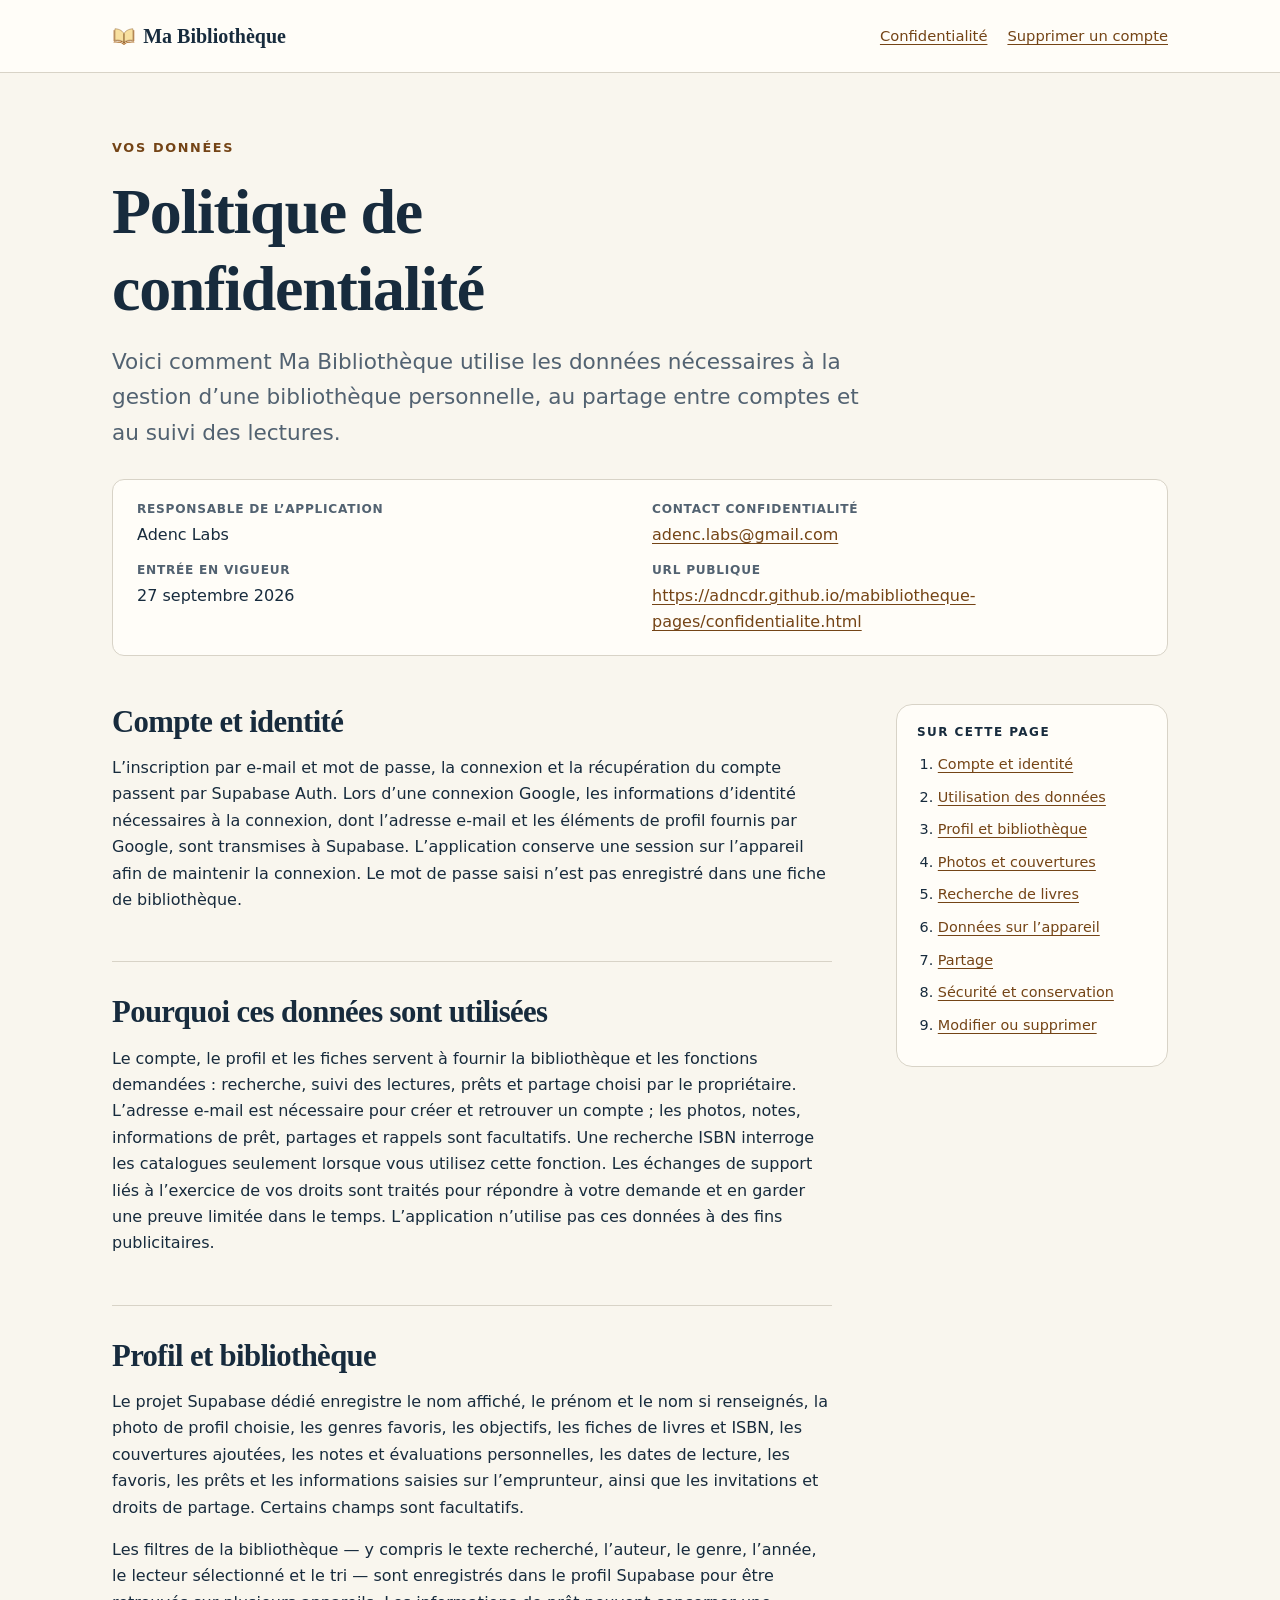
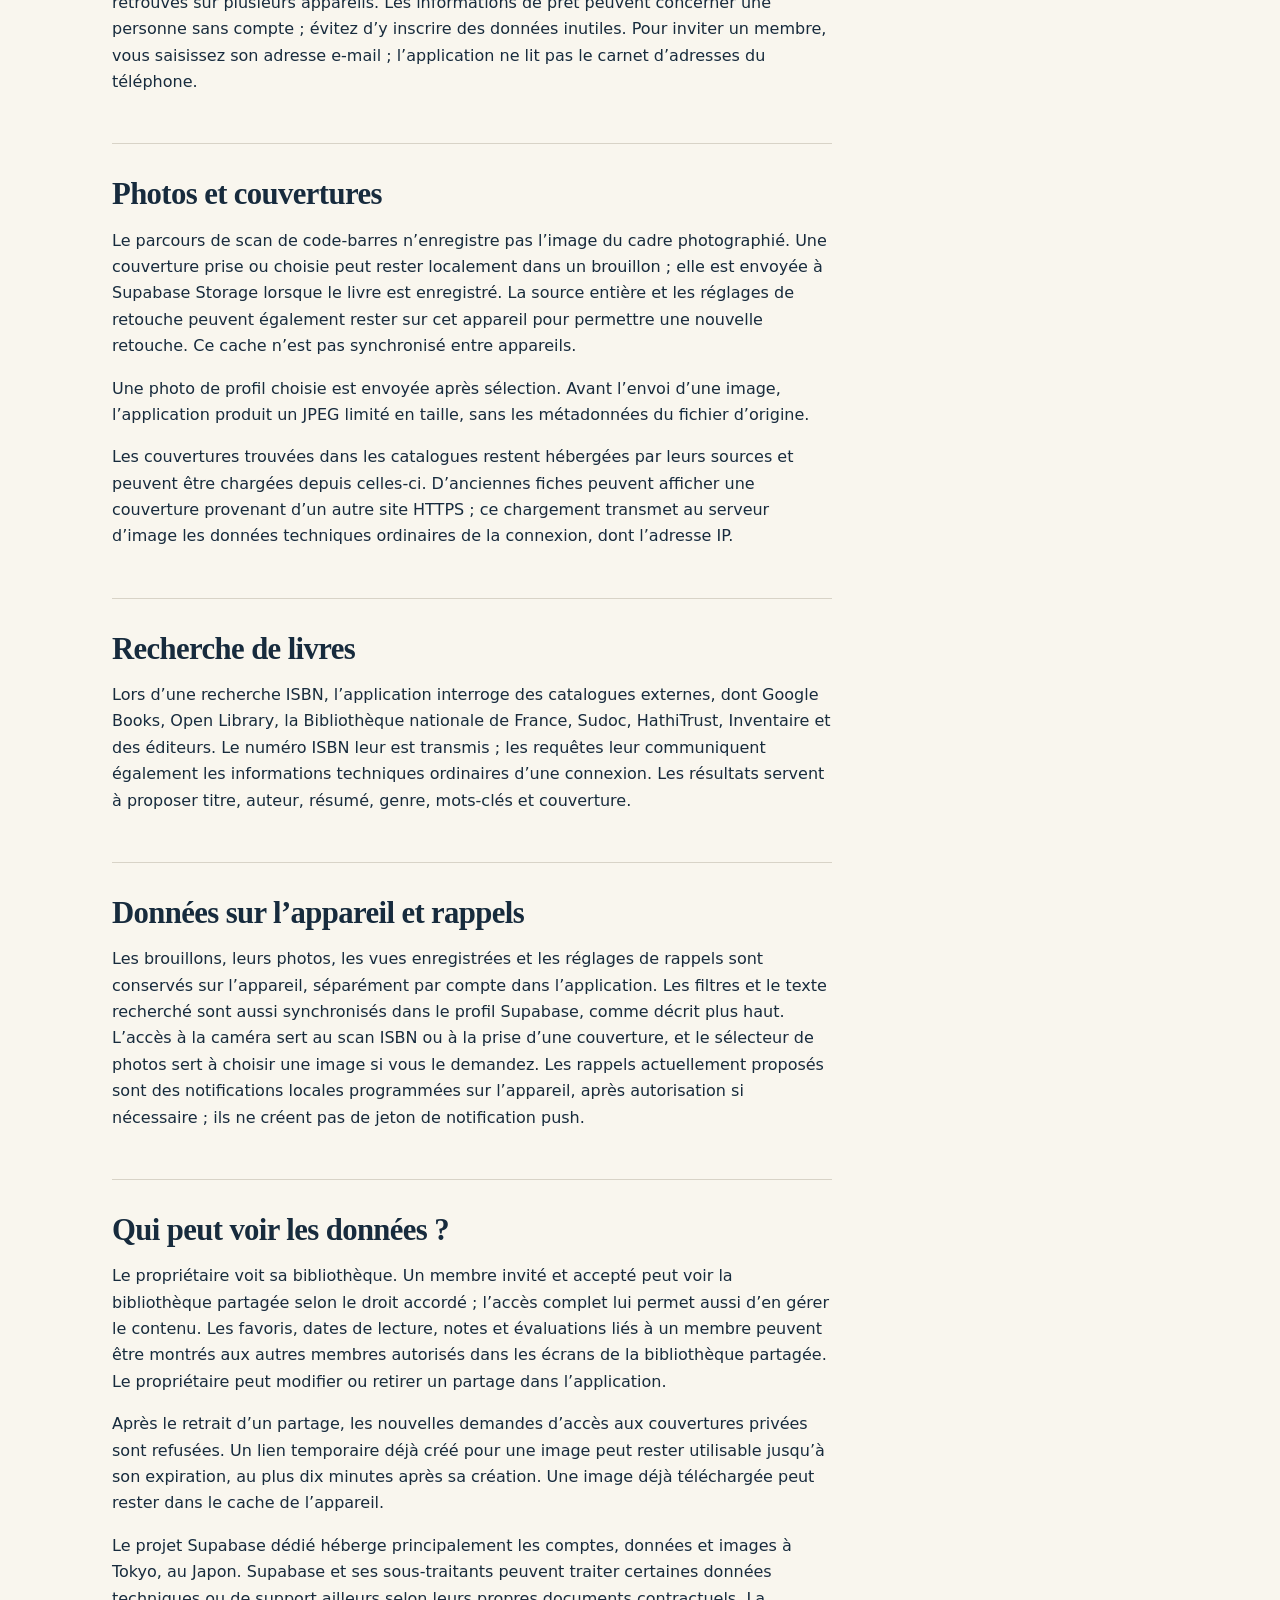
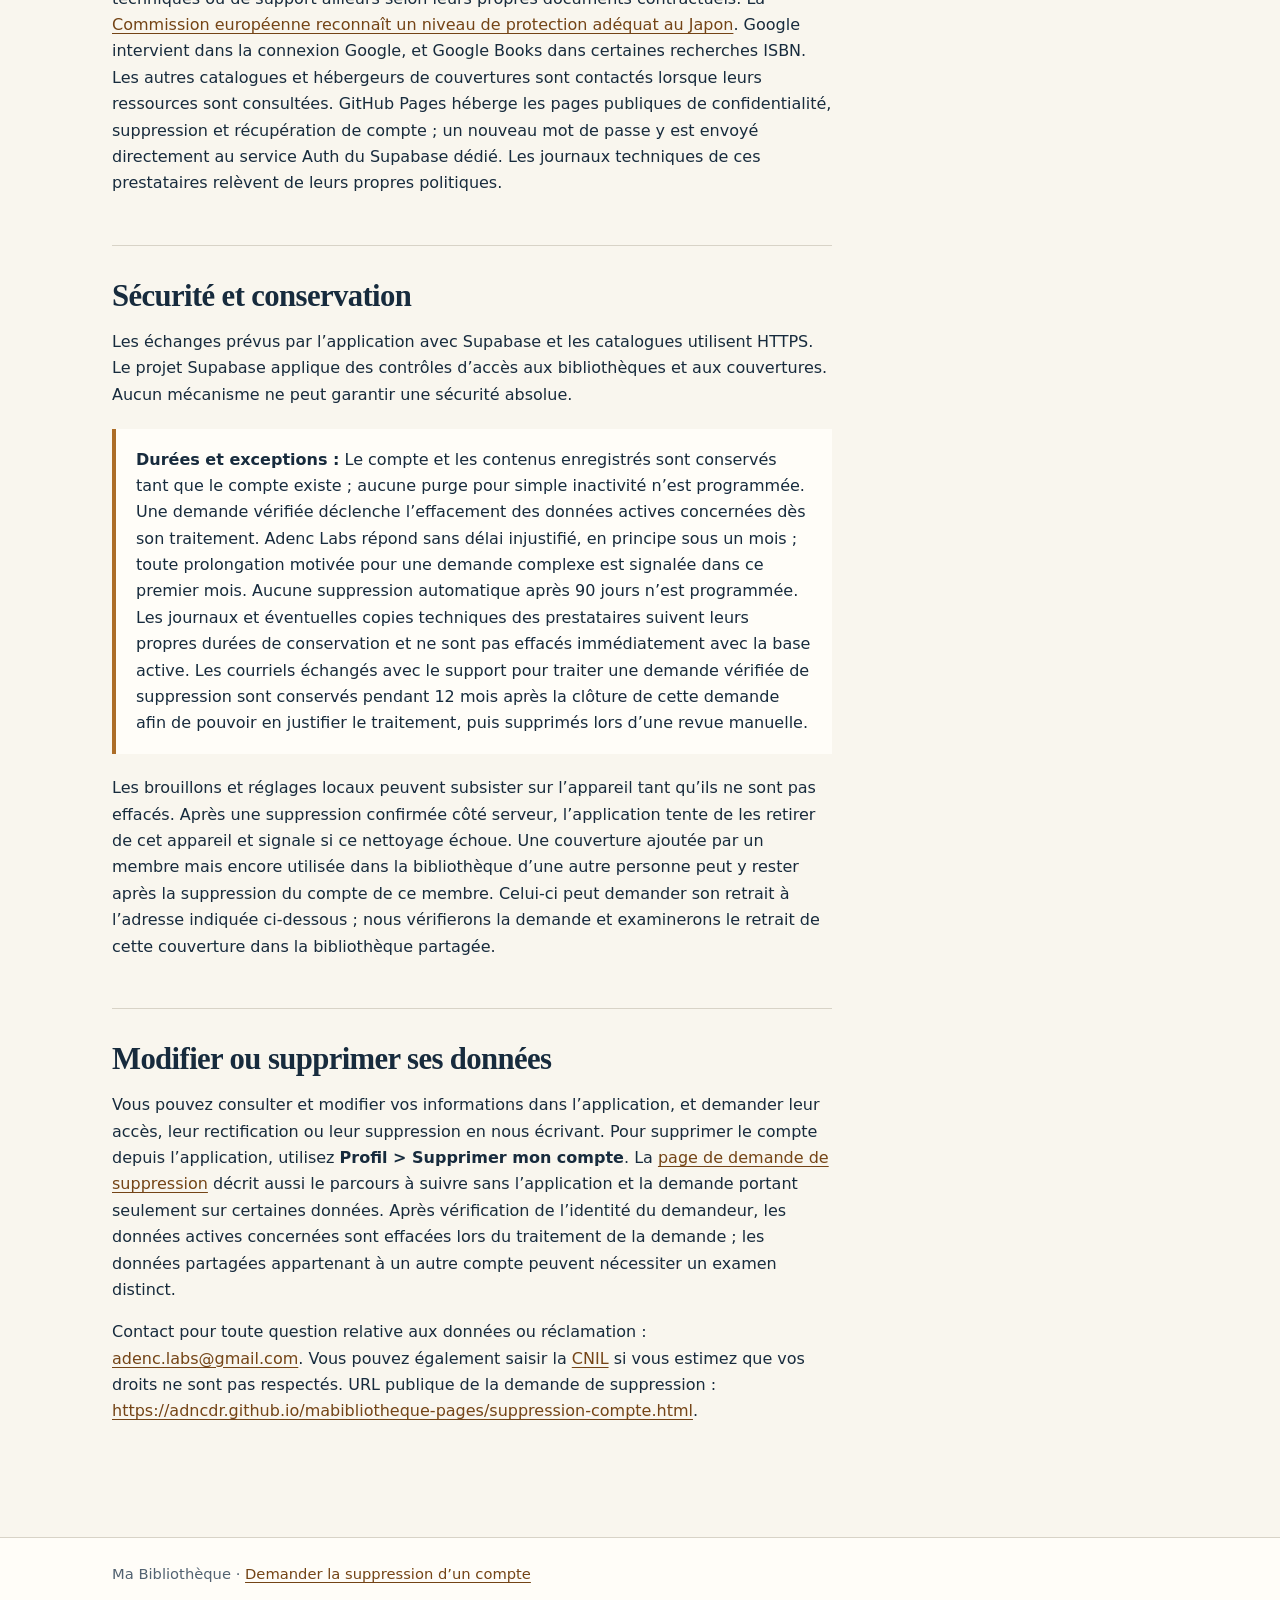
==== confidentialite.html @ 09940009 "Publish privacy policy for Ma Bibliothèque" ====
<!doctype html>
<html lang="fr">
<head>
  <meta charset="utf-8">
  <meta name="viewport" content="width=device-width, initial-scale=1">
  <meta name="referrer" content="no-referrer">
  <link rel="canonical" href="https://adncdr.github.io/mabibliotheque-pages/confidentialite.html">
  <meta name="description" content="Politique de confidentialité de Ma Bibliothèque : données de compte, bibliothèque, images, partage et suppression.">
  <title>Politique de confidentialité — Ma Bibliothèque</title>
  <link rel="stylesheet" href="style.css">
</head>
<body>
  <a class="skip" href="#contenu">Aller au contenu</a>
  <header class="site-header"><div class="header-inner">
    <a class="brand" href="confidentialite.html"><svg class="brand-mark" viewBox="0 0 44 44" aria-hidden="true" focusable="false"><path d="M3.9 12v19.6c8.1-1.6 14.7-.8 18 3.4 3.3-4.2 9.9-5 18-3.4V12" fill="none" stroke="currentColor" stroke-width="1.8" stroke-linecap="round"/><path d="M2.8 33.7c8.2-1.3 15.6-1.5 19.1 2.4 3.5-3.9 10.9-3.7 19.1-2.4V35c-8.3-.9-14.6-.9-17 2-1.3 1.5-2.9 1.5-4.2 0-2.4-2.9-8.7-2.9-17-2z" fill="currentColor"/><path d="M21.9 17.6C17.9 10.4 10 8.8 5.4 8.8v21.1c7.5-1.1 13.4.2 16.5 4.2zM21.9 17.6c4-7.2 12.8-8.8 16.4-8.8v21.1c-7.4-1.1-12.9.2-16.4 4.2z" fill="#f8e0a0" stroke="#744416" stroke-width=".75"/><path d="M21.9 17.6v16.5" stroke="#744416" stroke-width=".65"/></svg>Ma Bibliothèque</a>
    <nav class="header-nav" aria-label="Pages d’information"><a aria-current="page" href="confidentialite.html">Confidentialité</a><a href="suppression-compte.html">Supprimer un compte</a></nav>
  </div></header>
  <main class="wrap" id="contenu">
    <p class="eyebrow">Vos données</p>
    <h1>Politique de confidentialité</h1>
    <p class="lead">Voici comment Ma Bibliothèque utilise les données nécessaires à la gestion d’une bibliothèque personnelle, au partage entre comptes et au suivi des lectures.</p>
    <dl class="meta">
      <div><dt>Responsable de l’application</dt><dd>Adenc Labs</dd></div>
      <div><dt>Contact confidentialité</dt><dd><a href="mailto:adenc.labs@gmail.com">adenc.labs@gmail.com</a></dd></div>
      <div><dt>Entrée en vigueur</dt><dd>27 septembre 2026</dd></div>
      <div><dt>URL publique</dt><dd><a href="https://adncdr.github.io/mabibliotheque-pages/confidentialite.html">https://adncdr.github.io/mabibliotheque-pages/confidentialite.html</a></dd></div>
    </dl>
    <div class="page-grid">
      <article class="article">
        <section id="compte"><h2>Compte et identité</h2>
          <p>L’inscription par e-mail et mot de passe, la connexion et la récupération du compte passent par Supabase Auth. Lors d’une connexion Google, les informations d’identité nécessaires à la connexion, dont l’adresse e-mail et les éléments de profil fournis par Google, sont transmises à Supabase. L’application conserve une session sur l’appareil afin de maintenir la connexion. Le mot de passe saisi n’est pas enregistré dans une fiche de bibliothèque.</p>
        </section>
        <section id="finalites"><h2>Pourquoi ces données sont utilisées</h2>
          <p>Le compte, le profil et les fiches servent à fournir la bibliothèque et les fonctions demandées : recherche, suivi des lectures, prêts et partage choisi par le propriétaire. L’adresse e-mail est nécessaire pour créer et retrouver un compte ; les photos, notes, informations de prêt, partages et rappels sont facultatifs. Une recherche ISBN interroge les catalogues seulement lorsque vous utilisez cette fonction. Les échanges de support liés à l’exercice de vos droits sont traités pour répondre à votre demande et en garder une preuve limitée dans le temps. L’application n’utilise pas ces données à des fins publicitaires.</p>
        </section>
        <section id="bibliotheque"><h2>Profil et bibliothèque</h2>
          <p>Le projet Supabase dédié enregistre le nom affiché, le prénom et le nom si renseignés, la photo de profil choisie, les genres favoris, les objectifs, les fiches de livres et ISBN, les couvertures ajoutées, les notes et évaluations personnelles, les dates de lecture, les favoris, les prêts et les informations saisies sur l’emprunteur, ainsi que les invitations et droits de partage. Certains champs sont facultatifs.</p>
          <p>Les filtres de la bibliothèque — y compris le texte recherché, l’auteur, le genre, l’année, le lecteur sélectionné et le tri — sont enregistrés dans le profil Supabase pour être retrouvés sur plusieurs appareils. Les informations de prêt peuvent concerner une personne sans compte ; évitez d’y inscrire des données inutiles. Pour inviter un membre, vous saisissez son adresse e-mail ; l’application ne lit pas le carnet d’adresses du téléphone.</p>
        </section>
        <section id="images"><h2>Photos et couvertures</h2>
          <p>Le parcours de scan de code-barres n’enregistre pas l’image du cadre photographié. Une couverture prise ou choisie peut rester localement dans un brouillon ; elle est envoyée à Supabase Storage lorsque le livre est enregistré. La source entière et les réglages de retouche peuvent également rester sur cet appareil pour permettre une nouvelle retouche. Ce cache n’est pas synchronisé entre appareils.</p>
          <p>Une photo de profil choisie est envoyée après sélection. Avant l’envoi d’une image, l’application produit un JPEG limité en taille, sans les métadonnées du fichier d’origine.</p>
          <p>Les couvertures trouvées dans les catalogues restent hébergées par leurs sources et peuvent être chargées depuis celles-ci. D’anciennes fiches peuvent afficher une couverture provenant d’un autre site HTTPS ; ce chargement transmet au serveur d’image les données techniques ordinaires de la connexion, dont l’adresse IP.</p>
        </section>
        <section id="recherche"><h2>Recherche de livres</h2>
          <p>Lors d’une recherche ISBN, l’application interroge des catalogues externes, dont Google Books, Open Library, la Bibliothèque nationale de France, Sudoc, HathiTrust, Inventaire et des éditeurs. Le numéro ISBN leur est transmis ; les requêtes leur communiquent également les informations techniques ordinaires d’une connexion. Les résultats servent à proposer titre, auteur, résumé, genre, mots-clés et couverture.</p>
        </section>
        <section id="local"><h2>Données sur l’appareil et rappels</h2>
          <p>Les brouillons, leurs photos, les vues enregistrées et les réglages de rappels sont conservés sur l’appareil, séparément par compte dans l’application. Les filtres et le texte recherché sont aussi synchronisés dans le profil Supabase, comme décrit plus haut. L’accès à la caméra sert au scan ISBN ou à la prise d’une couverture, et le sélecteur de photos sert à choisir une image si vous le demandez. Les rappels actuellement proposés sont des notifications locales programmées sur l’appareil, après autorisation si nécessaire ; ils ne créent pas de jeton de notification push.</p>
        </section>
        <section id="partage"><h2>Qui peut voir les données ?</h2>
          <p>Le propriétaire voit sa bibliothèque. Un membre invité et accepté peut voir la bibliothèque partagée selon le droit accordé ; l’accès complet lui permet aussi d’en gérer le contenu. Les favoris, dates de lecture, notes et évaluations liés à un membre peuvent être montrés aux autres membres autorisés dans les écrans de la bibliothèque partagée. Le propriétaire peut modifier ou retirer un partage dans l’application.</p>
          <p>Après le retrait d’un partage, les nouvelles demandes d’accès aux couvertures privées sont refusées. Un lien temporaire déjà créé pour une image peut rester utilisable jusqu’à son expiration, au plus dix minutes après sa création. Une image déjà téléchargée peut rester dans le cache de l’appareil.</p>
          <p>Le projet Supabase dédié héberge principalement les comptes, données et images à Tokyo, au Japon. Supabase et ses sous-traitants peuvent traiter certaines données techniques ou de support ailleurs selon leurs propres documents contractuels. La <a href="https://commission.europa.eu/law/law-topic/data-protection/international-dimension-data-protection/adequacy-decisions_en">Commission européenne reconnaît un niveau de protection adéquat au Japon</a>. Google intervient dans la connexion Google, et Google Books dans certaines recherches ISBN. Les autres catalogues et hébergeurs de couvertures sont contactés lorsque leurs ressources sont consultées. GitHub Pages héberge les pages publiques de confidentialité, suppression et récupération de compte ; un nouveau mot de passe y est envoyé directement au service Auth du Supabase dédié. Les journaux techniques de ces prestataires relèvent de leurs propres politiques.</p>
        </section>
        <section id="securite"><h2>Sécurité et conservation</h2>
          <p>Les échanges prévus par l’application avec Supabase et les catalogues utilisent HTTPS. Le projet Supabase applique des contrôles d’accès aux bibliothèques et aux couvertures. Aucun mécanisme ne peut garantir une sécurité absolue.</p>
          <div class="callout"><p><strong>Durées et exceptions :</strong> Le compte et les contenus enregistrés sont conservés tant que le compte existe ; aucune purge pour simple inactivité n’est programmée. Une demande vérifiée déclenche l’effacement des données actives concernées dès son traitement. Adenc Labs répond sans délai injustifié, en principe sous un mois ; toute prolongation motivée pour une demande complexe est signalée dans ce premier mois. Aucune suppression automatique après 90 jours n’est programmée. Les journaux et éventuelles copies techniques des prestataires suivent leurs propres durées de conservation et ne sont pas effacés immédiatement avec la base active. Les courriels échangés avec le support pour traiter une demande vérifiée de suppression sont conservés pendant 12 mois après la clôture de cette demande afin de pouvoir en justifier le traitement, puis supprimés lors d’une revue manuelle.</p></div>
          <p>Les brouillons et réglages locaux peuvent subsister sur l’appareil tant qu’ils ne sont pas effacés. Après une suppression confirmée côté serveur, l’application tente de les retirer de cet appareil et signale si ce nettoyage échoue. Une couverture ajoutée par un membre mais encore utilisée dans la bibliothèque d’une autre personne peut y rester après la suppression du compte de ce membre. Celui-ci peut demander son retrait à l’adresse indiquée ci-dessous ; nous vérifierons la demande et examinerons le retrait de cette couverture dans la bibliothèque partagée.</p>
        </section>
        <section id="suppression"><h2>Modifier ou supprimer ses données</h2>
          <p>Vous pouvez consulter et modifier vos informations dans l’application, et demander leur accès, leur rectification ou leur suppression en nous écrivant. Pour supprimer le compte depuis l’application, utilisez <strong>Profil &gt; Supprimer mon compte</strong>. La <a href="suppression-compte.html">page de demande de suppression</a> décrit aussi le parcours à suivre sans l’application et la demande portant seulement sur certaines données. Après vérification de l’identité du demandeur, les données actives concernées sont effacées lors du traitement de la demande ; les données partagées appartenant à un autre compte peuvent nécessiter un examen distinct.</p>
          <p>Contact pour toute question relative aux données ou réclamation : <a href="mailto:adenc.labs@gmail.com">adenc.labs@gmail.com</a>. Vous pouvez également saisir la <a href="https://www.cnil.fr/fr/plaintes">CNIL</a> si vous estimez que vos droits ne sont pas respectés. URL publique de la demande de suppression : <a href="https://adncdr.github.io/mabibliotheque-pages/suppression-compte.html">https://adncdr.github.io/mabibliotheque-pages/suppression-compte.html</a>.</p>
        </section>
      </article>
      <nav class="toc" aria-label="Sommaire"><h2>Sur cette page</h2><ol>
        <li><a href="#compte">Compte et identité</a></li><li><a href="#finalites">Utilisation des données</a></li><li><a href="#bibliotheque">Profil et bibliothèque</a></li><li><a href="#images">Photos et couvertures</a></li><li><a href="#recherche">Recherche de livres</a></li><li><a href="#local">Données sur l’appareil</a></li><li><a href="#partage">Partage</a></li><li><a href="#securite">Sécurité et conservation</a></li><li><a href="#suppression">Modifier ou supprimer</a></li>
      </ol></nav>
    </div>
  </main>
  <footer class="site-footer"><div><p>Ma Bibliothèque · <a href="suppression-compte.html">Demander la suppression d’un compte</a></p></div></footer>
</body>
</html>
---- style.css ----
:root {
  color-scheme: light;
  --paper: #f9f6ee;
  --surface: #fffdf8;
  --ink: #172b3d;
  --muted: #526271;
  --line: #d8d3c7;
  --accent: #ac6d28;
  --accent-dark: #744416;
  --draft: #693b13;
  --draft-bg: #fff0d6;
}
* { box-sizing: border-box; }
html { scroll-behavior: smooth; }
body { margin: 0; background: var(--paper); color: var(--ink); font: 1rem/1.65 system-ui, -apple-system, BlinkMacSystemFont, "Segoe UI", sans-serif; }
a { color: var(--accent-dark); text-underline-offset: .2em; }
a:hover { color: #523009; }
a:focus-visible { outline: 3px solid var(--accent); outline-offset: 4px; border-radius: 2px; }
.skip { position: absolute; left: 1rem; top: -6rem; z-index: 10; padding: .5rem .75rem; background: var(--surface); }
.skip:focus { top: .5rem; }
.site-header { border-bottom: 1px solid var(--line); background: var(--surface); }
.header-inner, .wrap, .site-footer > div { max-width: 72rem; margin: 0 auto; padding: 0 clamp(1rem, 4vw, 3rem); }
.header-inner { min-height: 4.5rem; display: flex; align-items: center; justify-content: space-between; gap: 1rem; }
.brand { display: inline-flex; align-items: center; font-family: Georgia, serif; font-size: 1.25rem; font-weight: bold; text-decoration: none; color: var(--ink); }
.brand-mark { width: 1.5rem; height: 1.5rem; flex: none; color: var(--accent); margin-right: .45rem; }
.header-nav { display: flex; flex-wrap: wrap; gap: .35rem 1.25rem; font-size: .92rem; }
.wrap { padding-top: clamp(2rem, 5vw, 4rem); padding-bottom: 4rem; }
.draft { border: 1px solid #d29b55; background: var(--draft-bg); color: var(--draft); border-radius: .75rem; padding: .9rem 1.15rem; margin-bottom: 2rem; }
.draft strong { display: block; font-size: .95rem; text-transform: uppercase; letter-spacing: .08em; }
.draft p { margin: .2rem 0 0; }
.eyebrow { color: var(--accent-dark); letter-spacing: .13em; font-size: .8rem; font-weight: 750; text-transform: uppercase; }
h1, h2, h3 { font-family: Georgia, serif; line-height: 1.2; letter-spacing: -.02em; }
h1 { max-width: 18ch; font-size: clamp(2.3rem, 5vw, 4.25rem); margin: .4rem 0 1rem; }
h2 { font-size: clamp(1.5rem, 2.4vw, 2rem); margin: 0 0 .9rem; }
h3 { font-size: 1.2rem; margin: 1.6rem 0 .5rem; }
p { margin: 0 0 1rem; }
.lead { font-size: clamp(1.1rem, 1.8vw, 1.35rem); color: var(--muted); max-width: 48rem; }
.page-grid { display: grid; grid-template-columns: minmax(0, 1fr) 17rem; gap: clamp(2rem, 5vw, 5rem); align-items: start; margin-top: 3rem; }
.article { min-width: 0; }
.article a { overflow-wrap: anywhere; }
.article section { border-top: 1px solid var(--line); padding: 2rem 0; scroll-margin-top: 1rem; }
.article section:first-child { border-top: 0; padding-top: 0; }
.article ul, .article ol { padding-left: 1.4rem; margin: .4rem 0 1rem; }
.article li { margin: 0 0 .5rem; }
.toc { position: sticky; top: 1.5rem; background: var(--surface); border: 1px solid var(--line); border-radius: 1rem; padding: 1.25rem; }
.toc h2 { font: 750 .75rem/1.3 system-ui, sans-serif; letter-spacing: .12em; text-transform: uppercase; margin: 0 0 .8rem; }
.toc ol { margin: 0; padding-left: 1.3rem; font-size: .9rem; }
.toc li { margin-bottom: .55rem; }
.meta { display: grid; grid-template-columns: repeat(2, minmax(0, 1fr)); gap: .7rem 1.5rem; margin: 1.75rem 0 0; padding: 1.2rem 1.5rem; border: 1px solid var(--line); background: var(--surface); border-radius: .75rem; }
.meta div { min-width: 0; }
.meta dt { font-size: .76rem; font-weight: 750; color: var(--muted); text-transform: uppercase; letter-spacing: .06em; }
.meta dd { margin: .2rem 0 0; overflow-wrap: anywhere; }
.todo { background: #fff2d9; color: #683b15; padding: .08em .3em; border-radius: .2em; }
.callout { border-left: .3rem solid var(--accent); background: var(--surface); padding: 1.1rem 1.25rem; margin: 1.3rem 0; }
.callout > :last-child { margin-bottom: 0; }
.site-footer { border-top: 1px solid var(--line); background: var(--surface); color: var(--muted); font-size: .92rem; }
.site-footer > div { padding-top: 1.5rem; padding-bottom: 1.5rem; }
.site-footer p { margin: 0; }
@media (max-width: 48rem) { .header-inner { align-items: flex-start; flex-direction: column; justify-content: center; padding-top: .85rem; padding-bottom: .85rem; } .page-grid { display: block; } .toc { position: static; margin-bottom: 2rem; } .meta { grid-template-columns: 1fr; } }
@media print { body { background: white; } .skip, .toc { display: none; } .wrap { padding: 1rem 0; } .page-grid { display: block; } a { color: inherit; } }
.auth-wrap { min-height: calc(100vh - 11rem); max-width: 42rem; }
.auth-wrap h1 { max-width: none; }
.auth-card { padding: 1.5rem; border: 1px solid var(--line); border-radius: 1rem; background: var(--surface); margin: 2rem 0; }
.auth-card label { display: block; font-weight: 700; margin: 1rem 0 .3rem; }
.auth-card input { width: 100%; padding: .85rem; border: 1px solid var(--line); border-radius: .55rem; font: inherit; }
.auth-card button { border: 0; border-radius: .55rem; padding: .85rem 1.5rem; margin-top: 1.3rem; background: var(--accent-dark); color: white; font: 700 1rem system-ui; cursor: pointer; }
.auth-card button:disabled { opacity: .5; cursor: wait; }
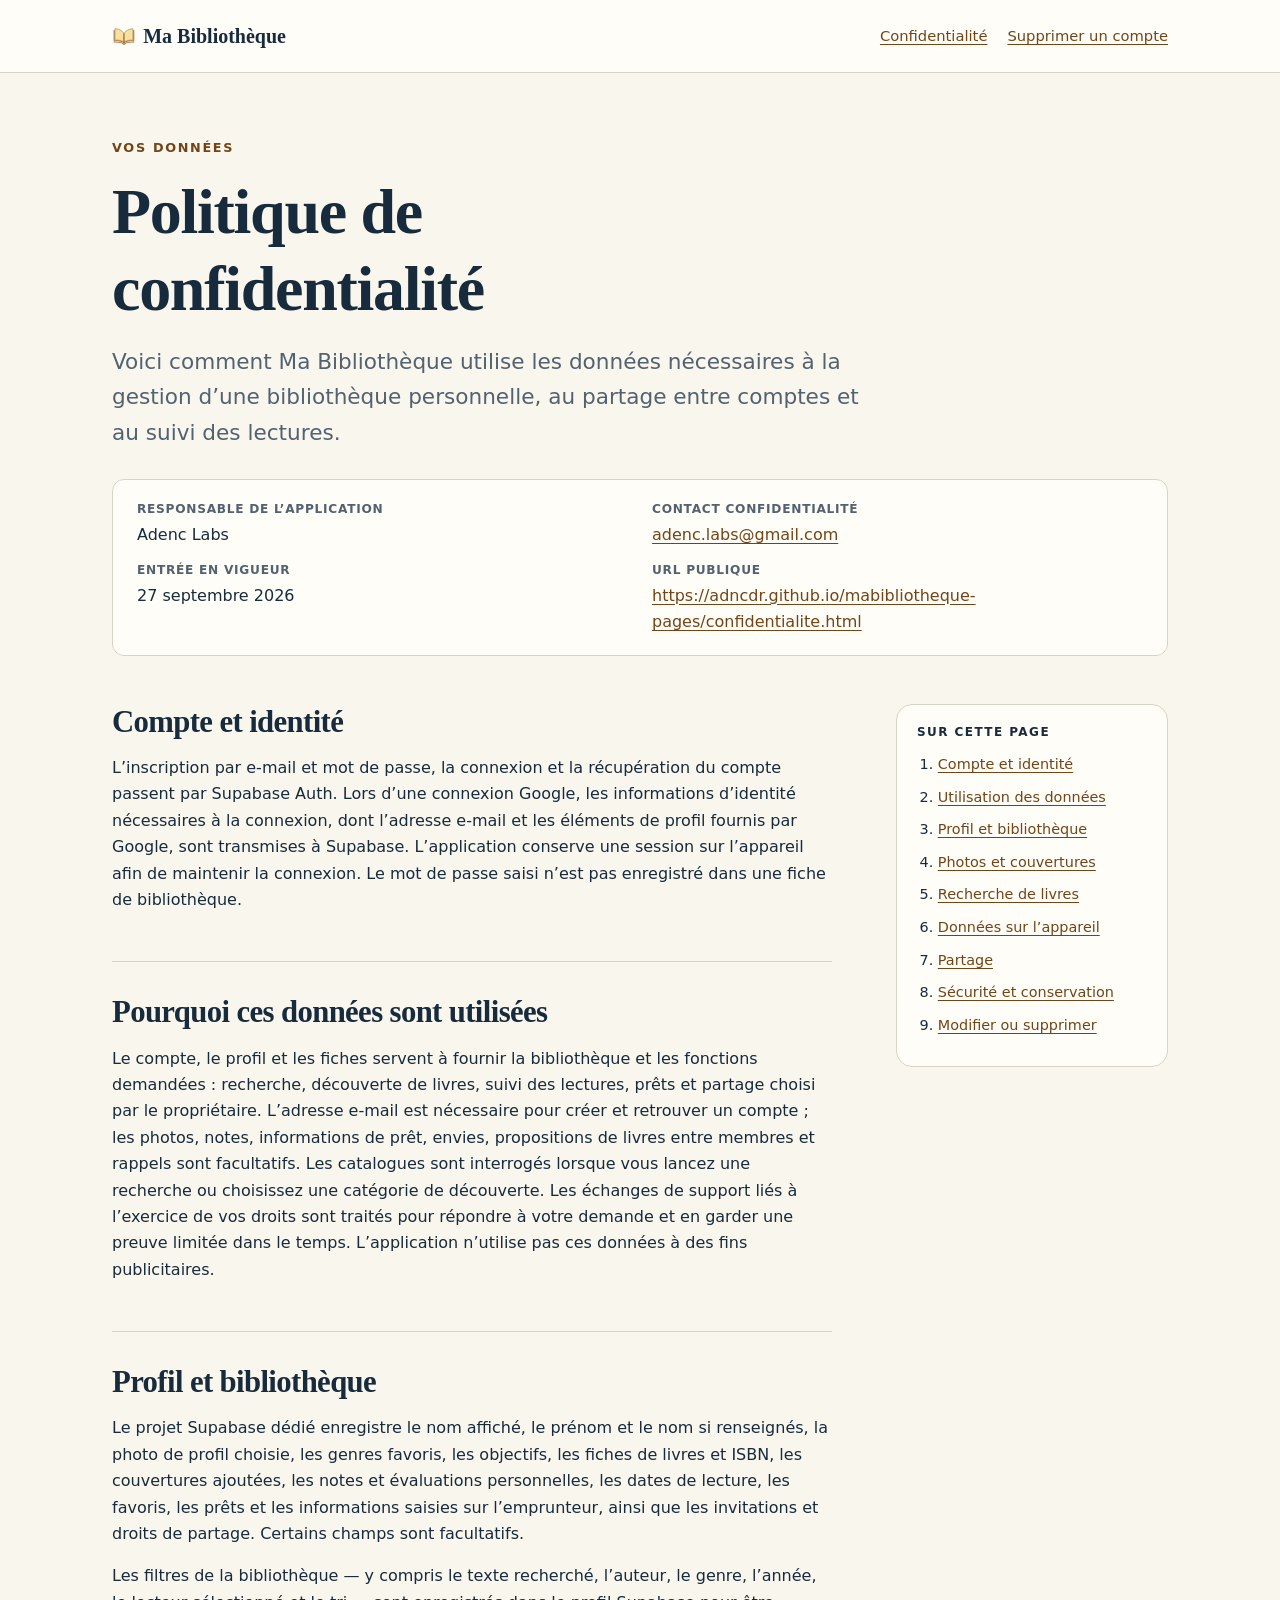
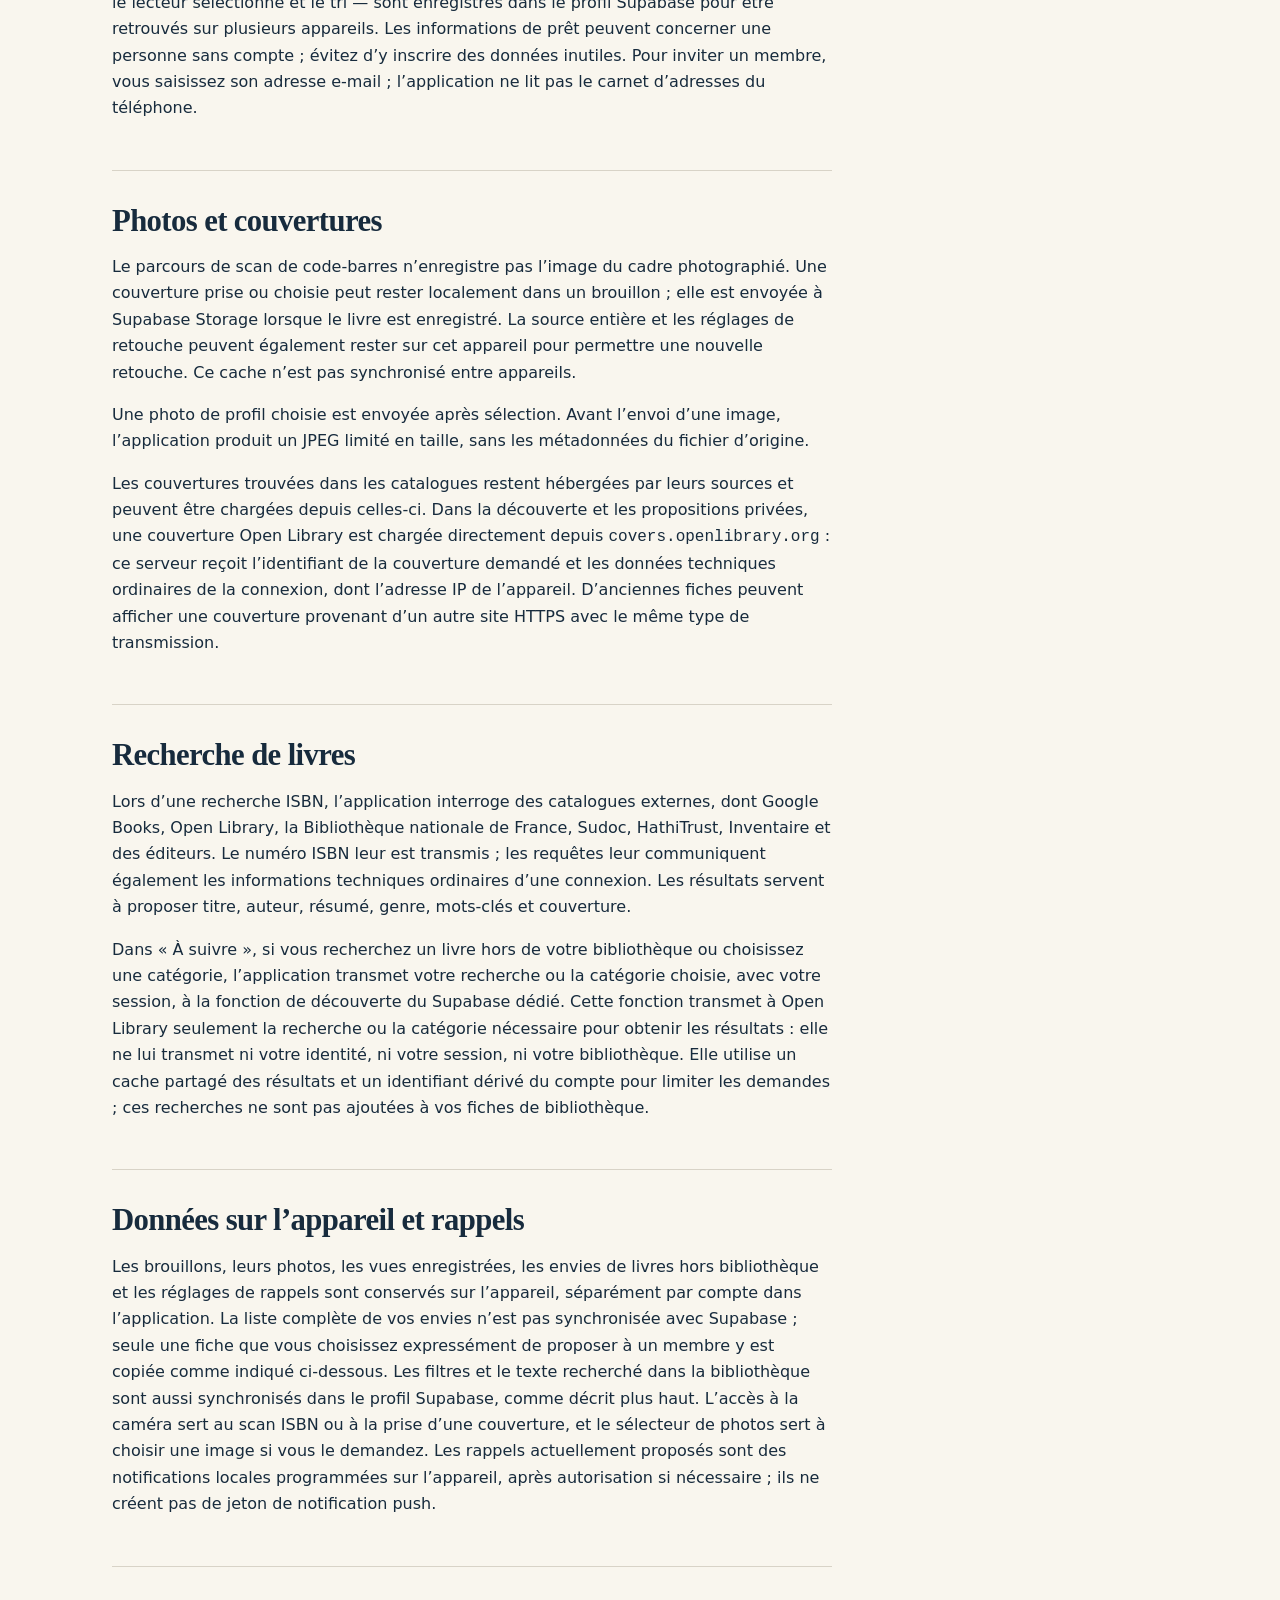
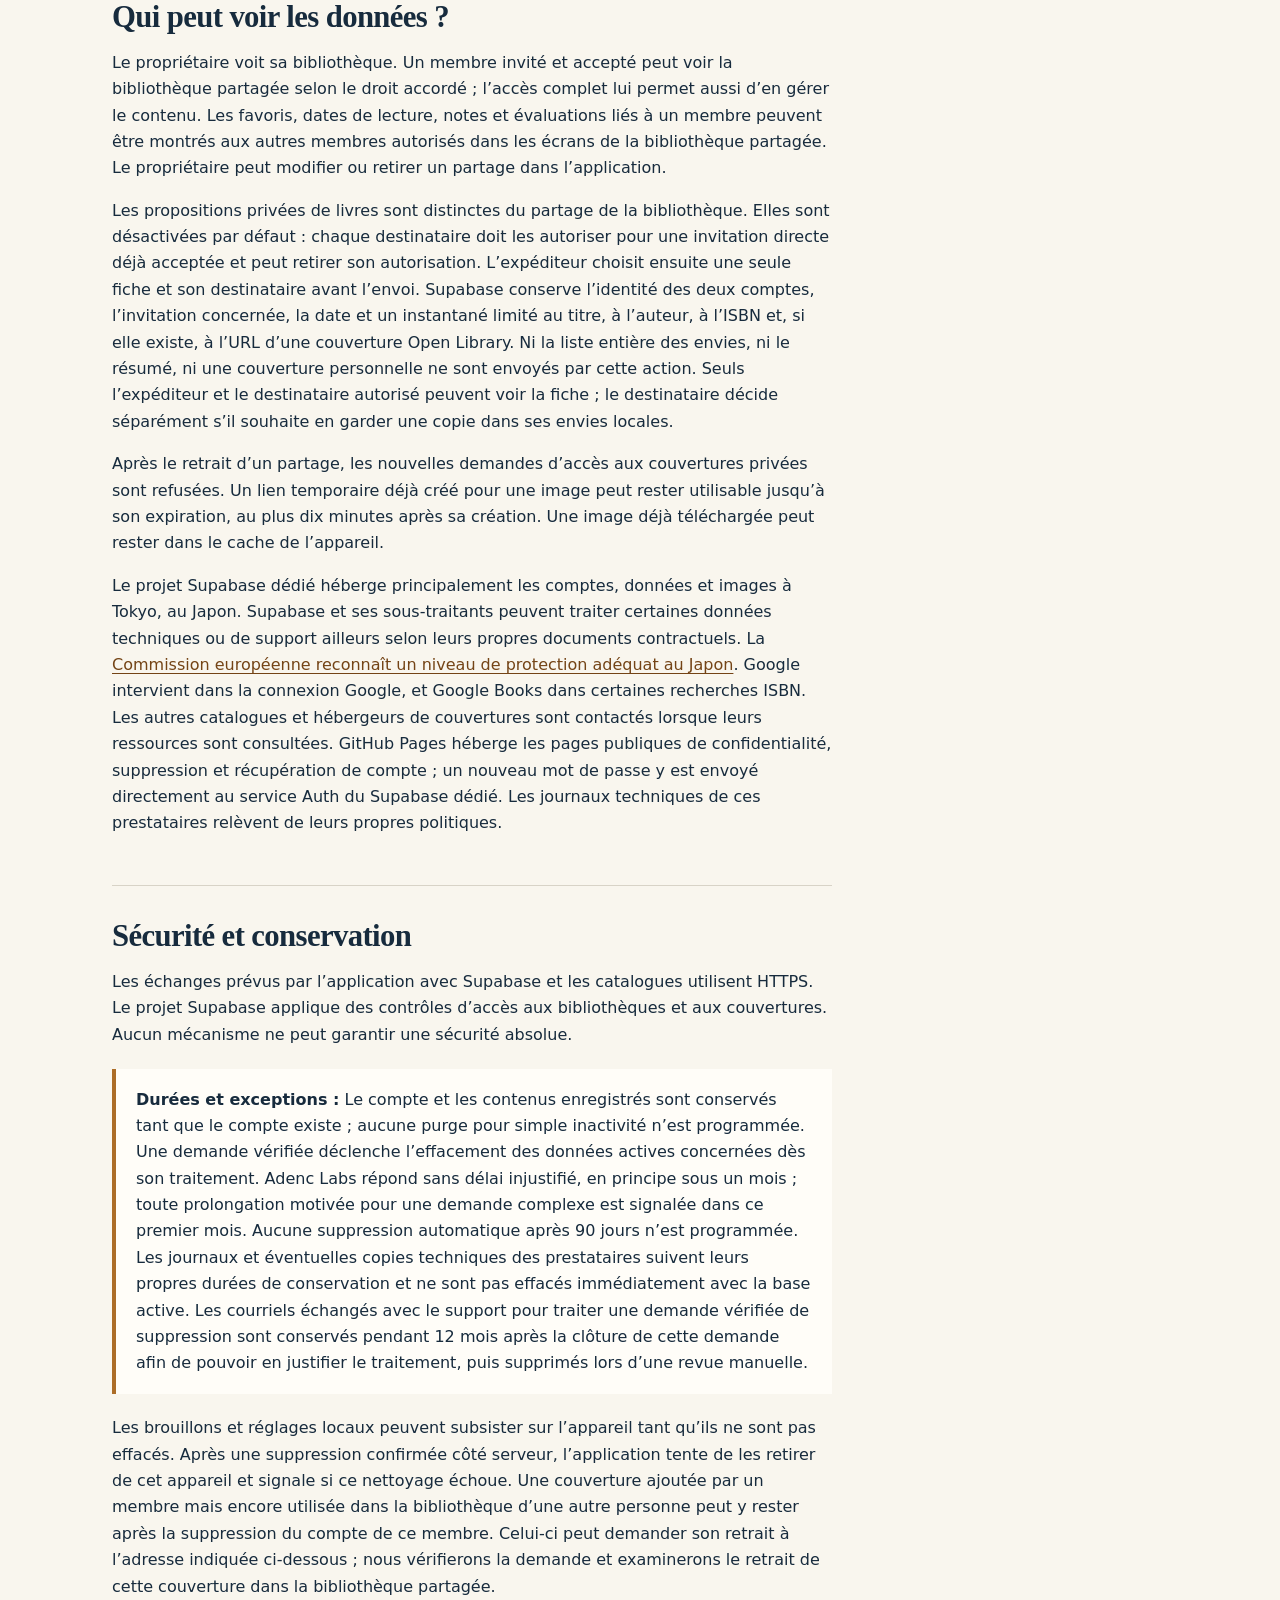
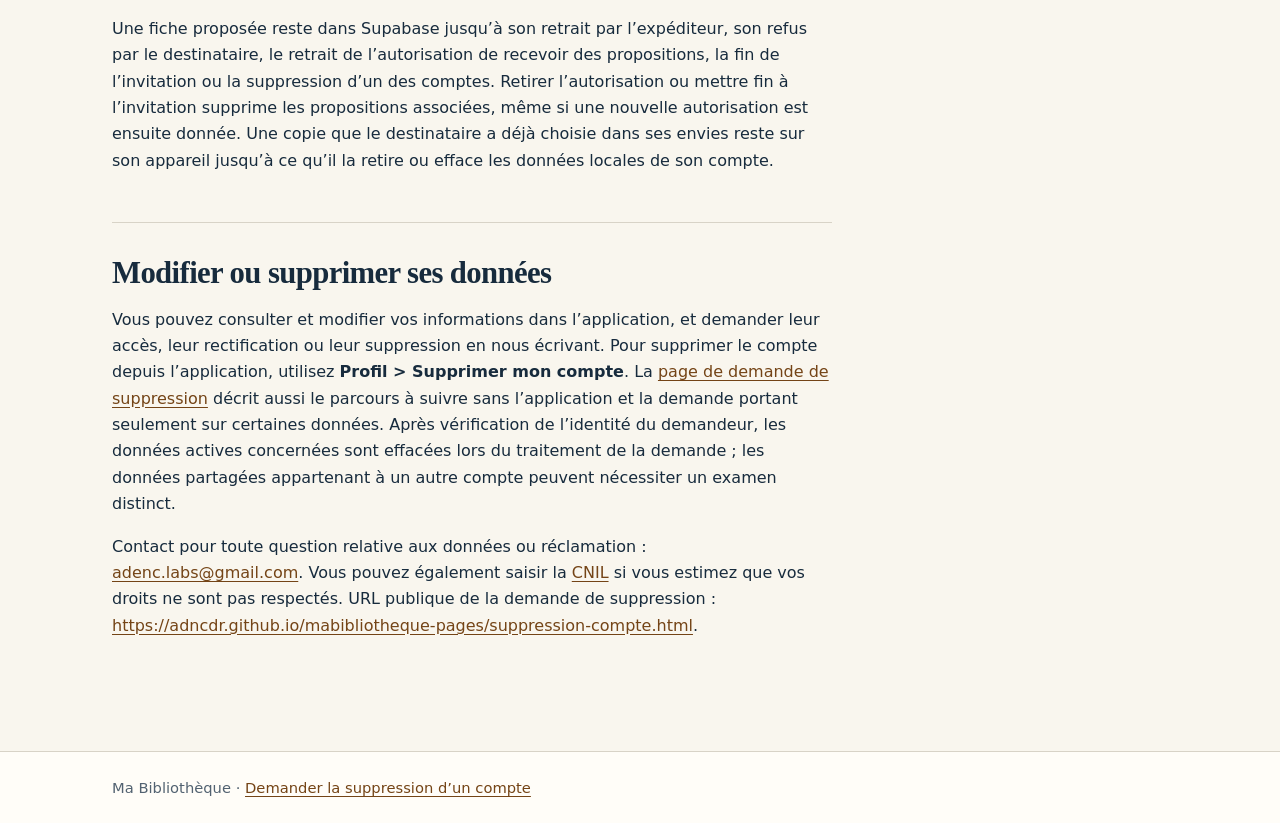
==== commit 490e11bc: "docs: disclose discovery and consent-based book sharing" ====
--- a/confidentialite.html
+++ b/confidentialite.html
@@ -31,7 +31,7 @@
           <p>L’inscription par e-mail et mot de passe, la connexion et la récupération du compte passent par Supabase Auth. Lors d’une connexion Google, les informations d’identité nécessaires à la connexion, dont l’adresse e-mail et les éléments de profil fournis par Google, sont transmises à Supabase. L’application conserve une session sur l’appareil afin de maintenir la connexion. Le mot de passe saisi n’est pas enregistré dans une fiche de bibliothèque.</p>
         </section>
         <section id="finalites"><h2>Pourquoi ces données sont utilisées</h2>
-          <p>Le compte, le profil et les fiches servent à fournir la bibliothèque et les fonctions demandées : recherche, suivi des lectures, prêts et partage choisi par le propriétaire. L’adresse e-mail est nécessaire pour créer et retrouver un compte ; les photos, notes, informations de prêt, partages et rappels sont facultatifs. Une recherche ISBN interroge les catalogues seulement lorsque vous utilisez cette fonction. Les échanges de support liés à l’exercice de vos droits sont traités pour répondre à votre demande et en garder une preuve limitée dans le temps. L’application n’utilise pas ces données à des fins publicitaires.</p>
+          <p>Le compte, le profil et les fiches servent à fournir la bibliothèque et les fonctions demandées : recherche, découverte de livres, suivi des lectures, prêts et partage choisi par le propriétaire. L’adresse e-mail est nécessaire pour créer et retrouver un compte ; les photos, notes, informations de prêt, envies, propositions de livres entre membres et rappels sont facultatifs. Les catalogues sont interrogés lorsque vous lancez une recherche ou choisissez une catégorie de découverte. Les échanges de support liés à l’exercice de vos droits sont traités pour répondre à votre demande et en garder une preuve limitée dans le temps. L’application n’utilise pas ces données à des fins publicitaires.</p>
         </section>
         <section id="bibliotheque"><h2>Profil et bibliothèque</h2>
           <p>Le projet Supabase dédié enregistre le nom affiché, le prénom et le nom si renseignés, la photo de profil choisie, les genres favoris, les objectifs, les fiches de livres et ISBN, les couvertures ajoutées, les notes et évaluations personnelles, les dates de lecture, les favoris, les prêts et les informations saisies sur l’emprunteur, ainsi que les invitations et droits de partage. Certains champs sont facultatifs.</p>
@@ -40,16 +40,18 @@
         <section id="images"><h2>Photos et couvertures</h2>
           <p>Le parcours de scan de code-barres n’enregistre pas l’image du cadre photographié. Une couverture prise ou choisie peut rester localement dans un brouillon ; elle est envoyée à Supabase Storage lorsque le livre est enregistré. La source entière et les réglages de retouche peuvent également rester sur cet appareil pour permettre une nouvelle retouche. Ce cache n’est pas synchronisé entre appareils.</p>
           <p>Une photo de profil choisie est envoyée après sélection. Avant l’envoi d’une image, l’application produit un JPEG limité en taille, sans les métadonnées du fichier d’origine.</p>
-          <p>Les couvertures trouvées dans les catalogues restent hébergées par leurs sources et peuvent être chargées depuis celles-ci. D’anciennes fiches peuvent afficher une couverture provenant d’un autre site HTTPS ; ce chargement transmet au serveur d’image les données techniques ordinaires de la connexion, dont l’adresse IP.</p>
+          <p>Les couvertures trouvées dans les catalogues restent hébergées par leurs sources et peuvent être chargées depuis celles-ci. Dans la découverte et les propositions privées, une couverture Open Library est chargée directement depuis <code>covers.openlibrary.org</code> : ce serveur reçoit l’identifiant de la couverture demandé et les données techniques ordinaires de la connexion, dont l’adresse IP de l’appareil. D’anciennes fiches peuvent afficher une couverture provenant d’un autre site HTTPS avec le même type de transmission.</p>
         </section>
         <section id="recherche"><h2>Recherche de livres</h2>
           <p>Lors d’une recherche ISBN, l’application interroge des catalogues externes, dont Google Books, Open Library, la Bibliothèque nationale de France, Sudoc, HathiTrust, Inventaire et des éditeurs. Le numéro ISBN leur est transmis ; les requêtes leur communiquent également les informations techniques ordinaires d’une connexion. Les résultats servent à proposer titre, auteur, résumé, genre, mots-clés et couverture.</p>
+          <p>Dans « À suivre », si vous recherchez un livre hors de votre bibliothèque ou choisissez une catégorie, l’application transmet votre recherche ou la catégorie choisie, avec votre session, à la fonction de découverte du Supabase dédié. Cette fonction transmet à Open Library seulement la recherche ou la catégorie nécessaire pour obtenir les résultats : elle ne lui transmet ni votre identité, ni votre session, ni votre bibliothèque. Elle utilise un cache partagé des résultats et un identifiant dérivé du compte pour limiter les demandes ; ces recherches ne sont pas ajoutées à vos fiches de bibliothèque.</p>
         </section>
         <section id="local"><h2>Données sur l’appareil et rappels</h2>
-          <p>Les brouillons, leurs photos, les vues enregistrées et les réglages de rappels sont conservés sur l’appareil, séparément par compte dans l’application. Les filtres et le texte recherché sont aussi synchronisés dans le profil Supabase, comme décrit plus haut. L’accès à la caméra sert au scan ISBN ou à la prise d’une couverture, et le sélecteur de photos sert à choisir une image si vous le demandez. Les rappels actuellement proposés sont des notifications locales programmées sur l’appareil, après autorisation si nécessaire ; ils ne créent pas de jeton de notification push.</p>
+          <p>Les brouillons, leurs photos, les vues enregistrées, les envies de livres hors bibliothèque et les réglages de rappels sont conservés sur l’appareil, séparément par compte dans l’application. La liste complète de vos envies n’est pas synchronisée avec Supabase ; seule une fiche que vous choisissez expressément de proposer à un membre y est copiée comme indiqué ci-dessous. Les filtres et le texte recherché dans la bibliothèque sont aussi synchronisés dans le profil Supabase, comme décrit plus haut. L’accès à la caméra sert au scan ISBN ou à la prise d’une couverture, et le sélecteur de photos sert à choisir une image si vous le demandez. Les rappels actuellement proposés sont des notifications locales programmées sur l’appareil, après autorisation si nécessaire ; ils ne créent pas de jeton de notification push.</p>
         </section>
         <section id="partage"><h2>Qui peut voir les données ?</h2>
           <p>Le propriétaire voit sa bibliothèque. Un membre invité et accepté peut voir la bibliothèque partagée selon le droit accordé ; l’accès complet lui permet aussi d’en gérer le contenu. Les favoris, dates de lecture, notes et évaluations liés à un membre peuvent être montrés aux autres membres autorisés dans les écrans de la bibliothèque partagée. Le propriétaire peut modifier ou retirer un partage dans l’application.</p>
+          <p>Les propositions privées de livres sont distinctes du partage de la bibliothèque. Elles sont désactivées par défaut : chaque destinataire doit les autoriser pour une invitation directe déjà acceptée et peut retirer son autorisation. L’expéditeur choisit ensuite une seule fiche et son destinataire avant l’envoi. Supabase conserve l’identité des deux comptes, l’invitation concernée, la date et un instantané limité au titre, à l’auteur, à l’ISBN et, si elle existe, à l’URL d’une couverture Open Library. Ni la liste entière des envies, ni le résumé, ni une couverture personnelle ne sont envoyés par cette action. Seuls l’expéditeur et le destinataire autorisé peuvent voir la fiche ; le destinataire décide séparément s’il souhaite en garder une copie dans ses envies locales.</p>
           <p>Après le retrait d’un partage, les nouvelles demandes d’accès aux couvertures privées sont refusées. Un lien temporaire déjà créé pour une image peut rester utilisable jusqu’à son expiration, au plus dix minutes après sa création. Une image déjà téléchargée peut rester dans le cache de l’appareil.</p>
           <p>Le projet Supabase dédié héberge principalement les comptes, données et images à Tokyo, au Japon. Supabase et ses sous-traitants peuvent traiter certaines données techniques ou de support ailleurs selon leurs propres documents contractuels. La <a href="https://commission.europa.eu/law/law-topic/data-protection/international-dimension-data-protection/adequacy-decisions_en">Commission européenne reconnaît un niveau de protection adéquat au Japon</a>. Google intervient dans la connexion Google, et Google Books dans certaines recherches ISBN. Les autres catalogues et hébergeurs de couvertures sont contactés lorsque leurs ressources sont consultées. GitHub Pages héberge les pages publiques de confidentialité, suppression et récupération de compte ; un nouveau mot de passe y est envoyé directement au service Auth du Supabase dédié. Les journaux techniques de ces prestataires relèvent de leurs propres politiques.</p>
         </section>
@@ -57,6 +59,7 @@
           <p>Les échanges prévus par l’application avec Supabase et les catalogues utilisent HTTPS. Le projet Supabase applique des contrôles d’accès aux bibliothèques et aux couvertures. Aucun mécanisme ne peut garantir une sécurité absolue.</p>
           <div class="callout"><p><strong>Durées et exceptions :</strong> Le compte et les contenus enregistrés sont conservés tant que le compte existe ; aucune purge pour simple inactivité n’est programmée. Une demande vérifiée déclenche l’effacement des données actives concernées dès son traitement. Adenc Labs répond sans délai injustifié, en principe sous un mois ; toute prolongation motivée pour une demande complexe est signalée dans ce premier mois. Aucune suppression automatique après 90 jours n’est programmée. Les journaux et éventuelles copies techniques des prestataires suivent leurs propres durées de conservation et ne sont pas effacés immédiatement avec la base active. Les courriels échangés avec le support pour traiter une demande vérifiée de suppression sont conservés pendant 12 mois après la clôture de cette demande afin de pouvoir en justifier le traitement, puis supprimés lors d’une revue manuelle.</p></div>
           <p>Les brouillons et réglages locaux peuvent subsister sur l’appareil tant qu’ils ne sont pas effacés. Après une suppression confirmée côté serveur, l’application tente de les retirer de cet appareil et signale si ce nettoyage échoue. Une couverture ajoutée par un membre mais encore utilisée dans la bibliothèque d’une autre personne peut y rester après la suppression du compte de ce membre. Celui-ci peut demander son retrait à l’adresse indiquée ci-dessous ; nous vérifierons la demande et examinerons le retrait de cette couverture dans la bibliothèque partagée.</p>
+          <p>Une fiche proposée reste dans Supabase jusqu’à son retrait par l’expéditeur, son refus par le destinataire, le retrait de l’autorisation de recevoir des propositions, la fin de l’invitation ou la suppression d’un des comptes. Retirer l’autorisation ou mettre fin à l’invitation supprime les propositions associées, même si une nouvelle autorisation est ensuite donnée. Une copie que le destinataire a déjà choisie dans ses envies reste sur son appareil jusqu’à ce qu’il la retire ou efface les données locales de son compte.</p>
         </section>
         <section id="suppression"><h2>Modifier ou supprimer ses données</h2>
           <p>Vous pouvez consulter et modifier vos informations dans l’application, et demander leur accès, leur rectification ou leur suppression en nous écrivant. Pour supprimer le compte depuis l’application, utilisez <strong>Profil &gt; Supprimer mon compte</strong>. La <a href="suppression-compte.html">page de demande de suppression</a> décrit aussi le parcours à suivre sans l’application et la demande portant seulement sur certaines données. Après vérification de l’identité du demandeur, les données actives concernées sont effacées lors du traitement de la demande ; les données partagées appartenant à un autre compte peuvent nécessiter un examen distinct.</p>
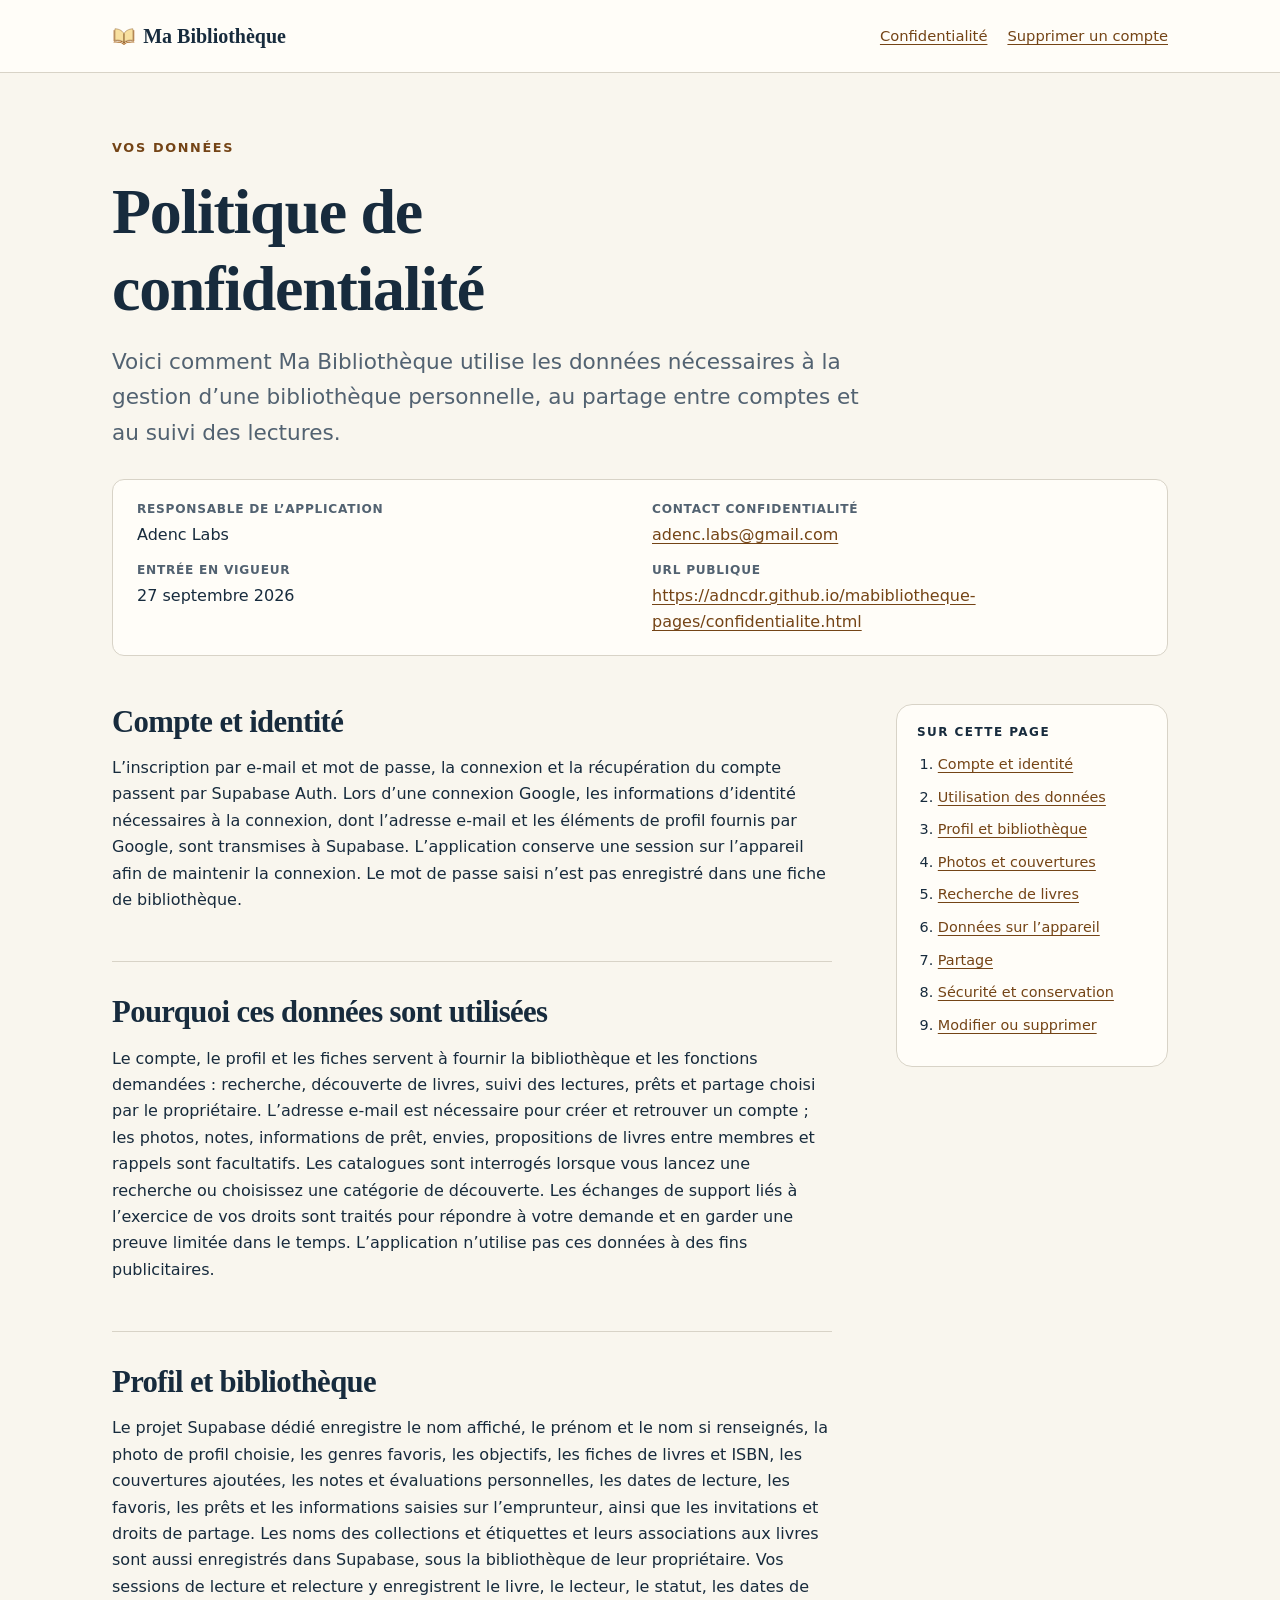
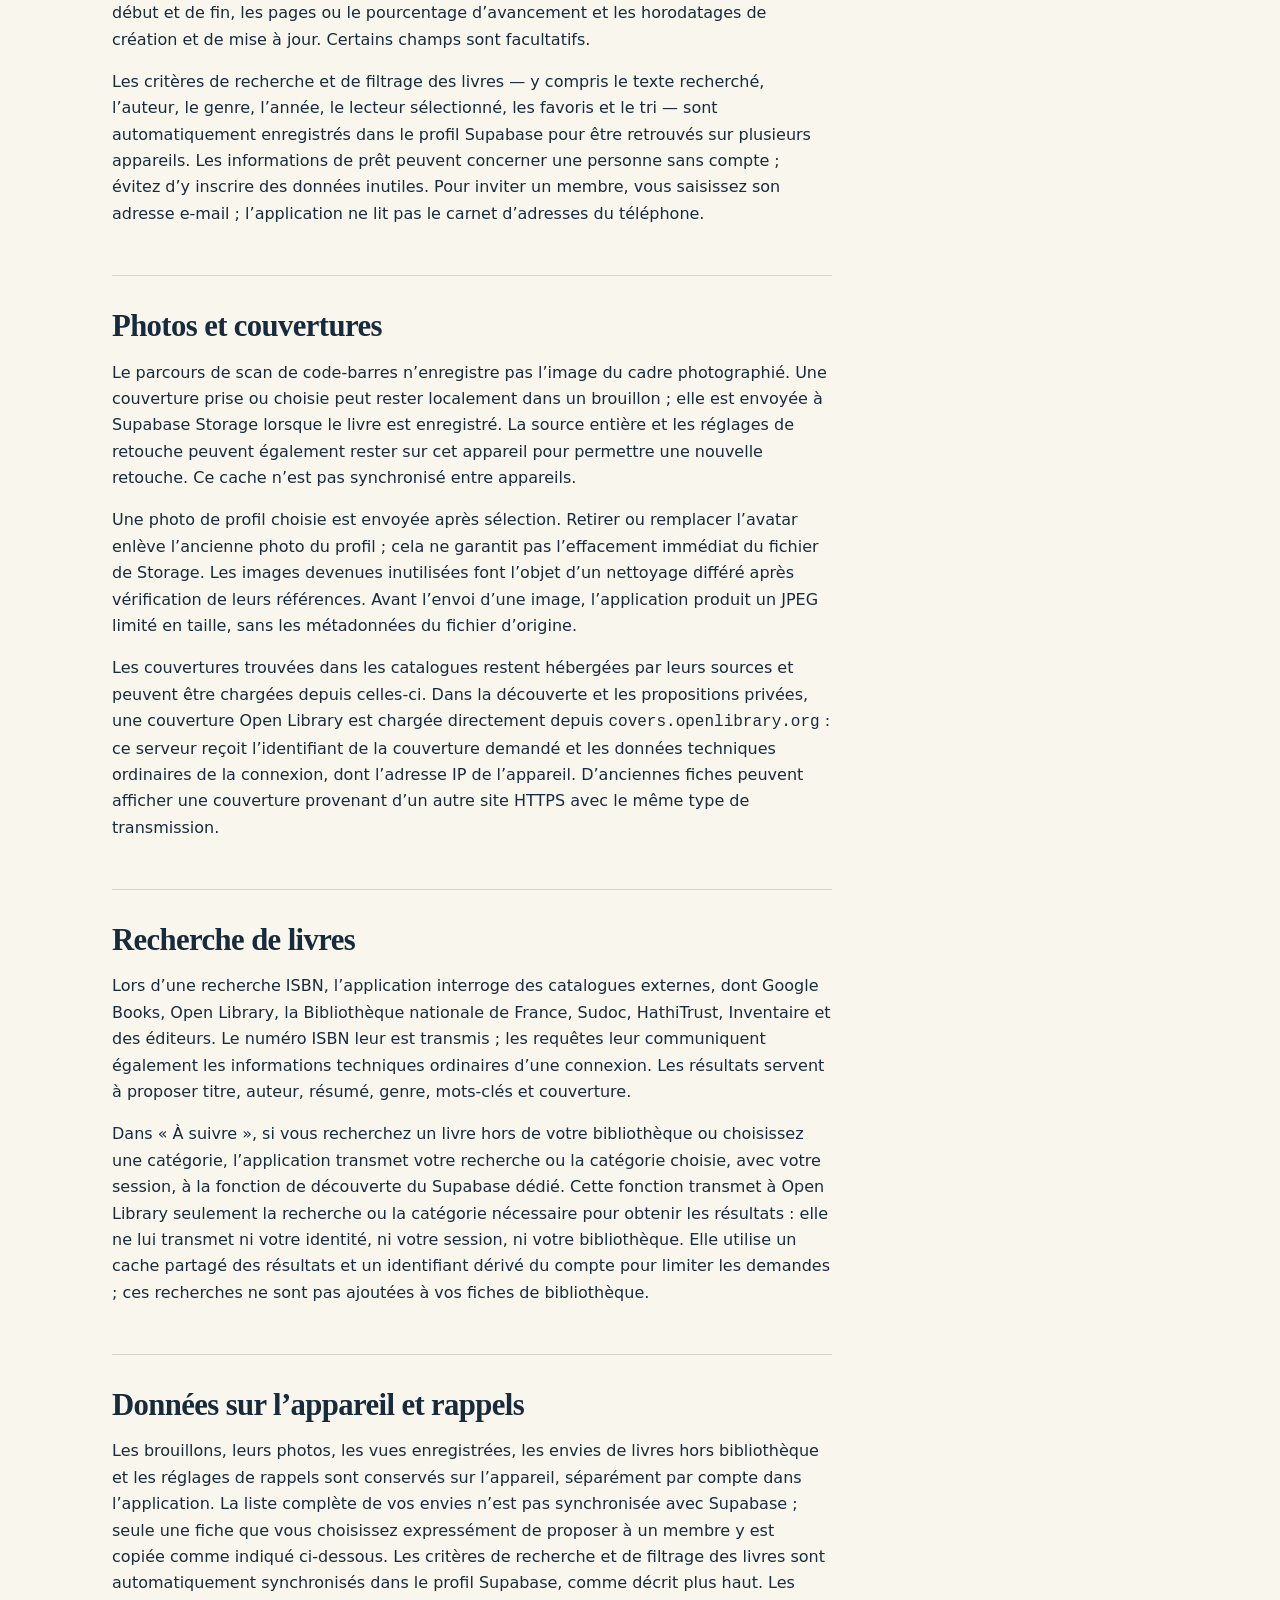
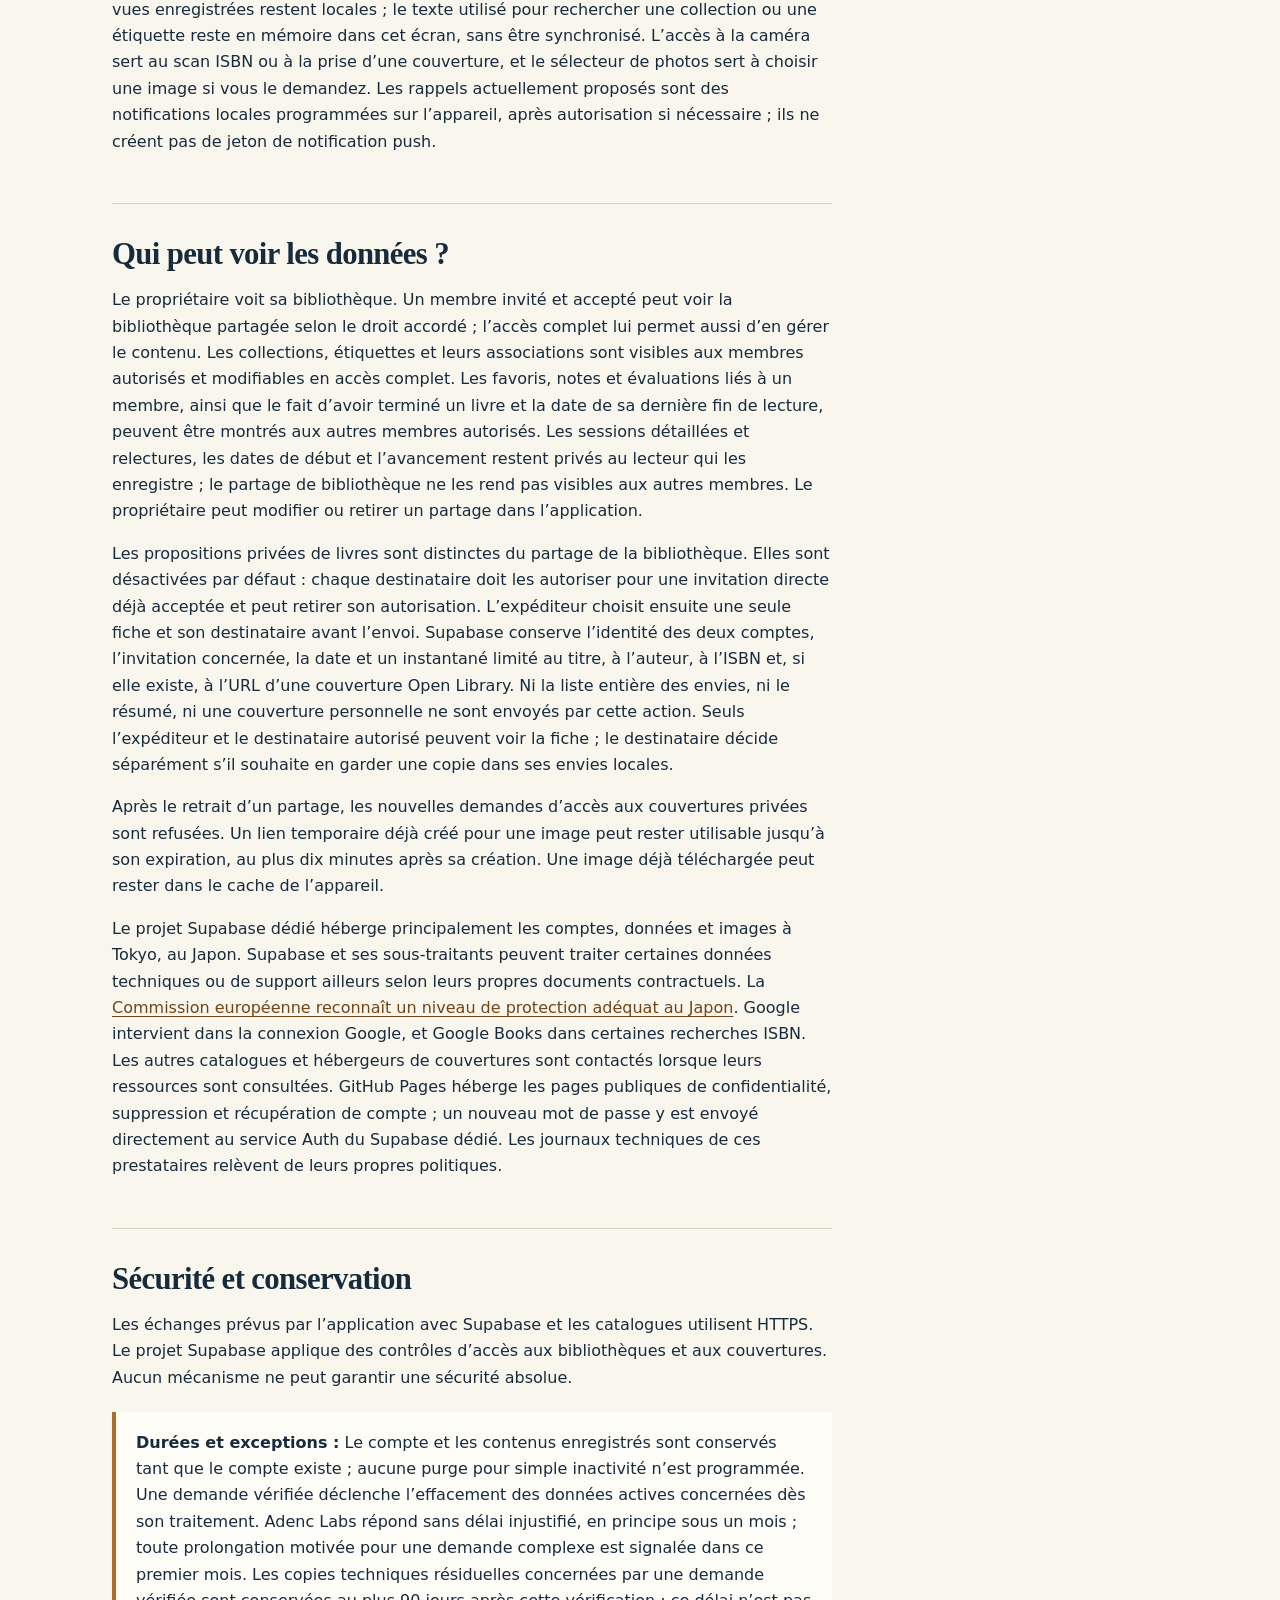
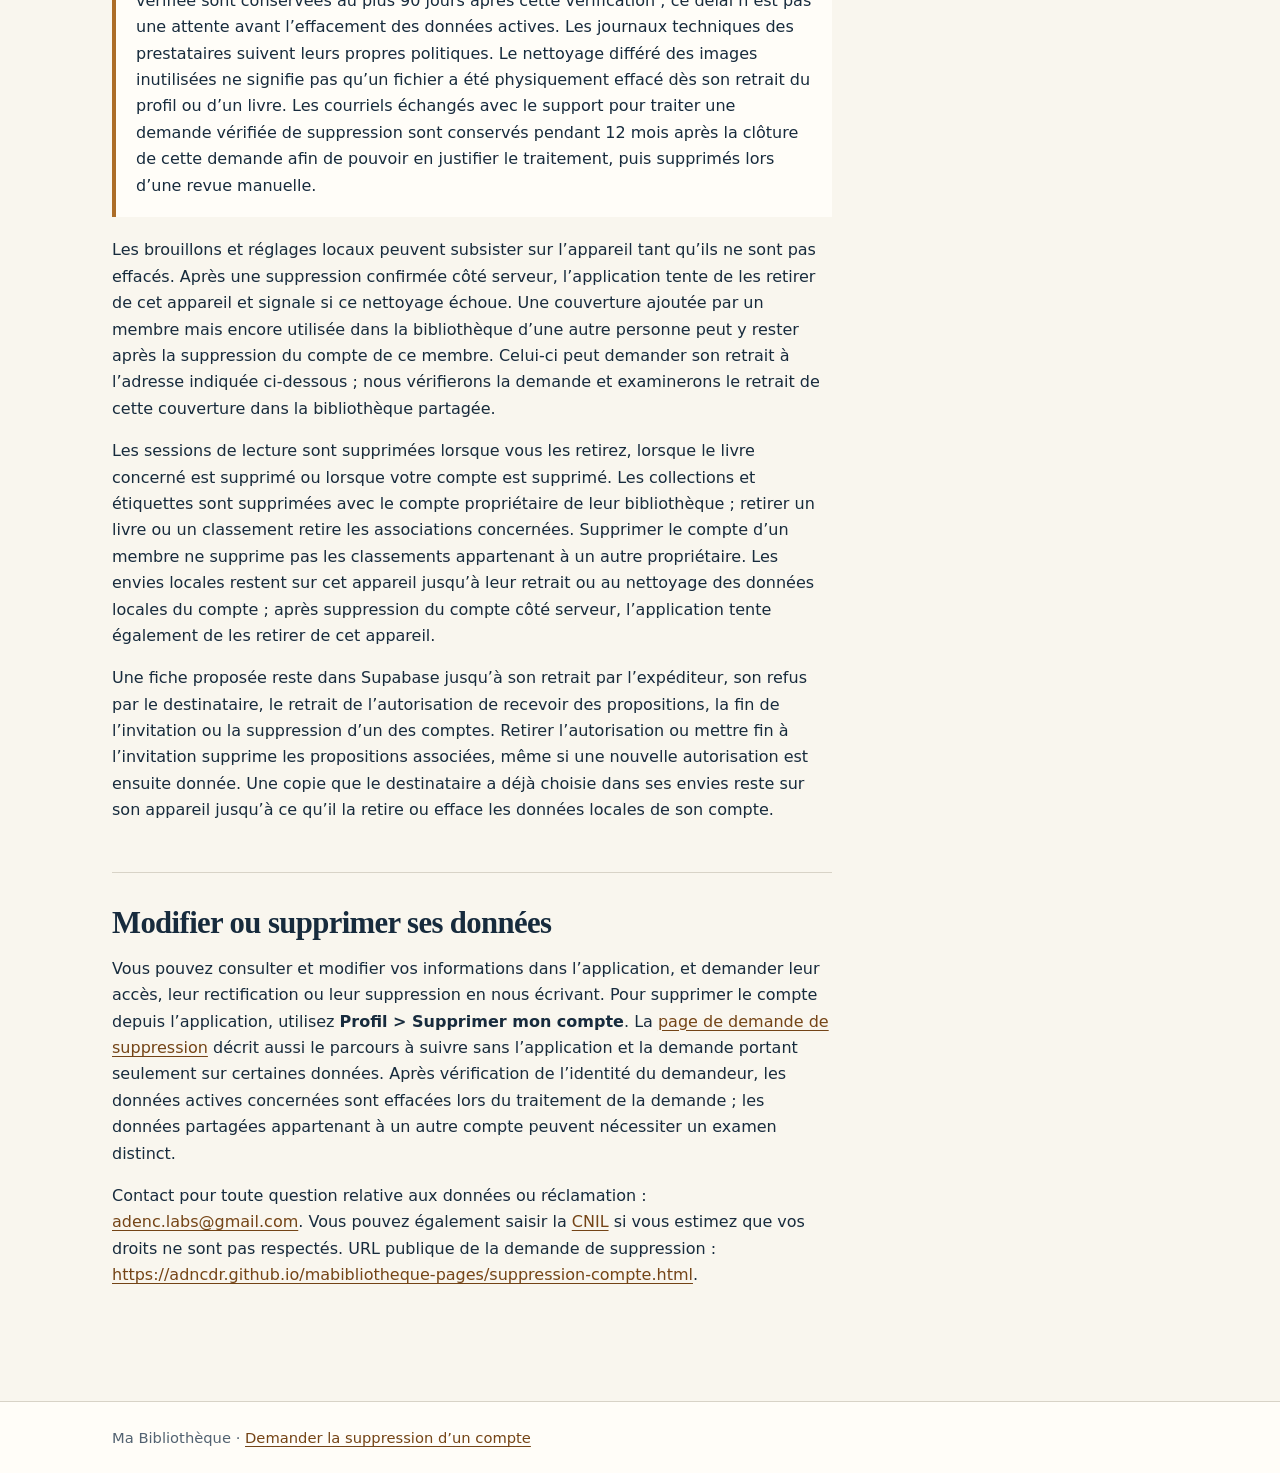
==== commit 18c19ba6: "docs: préciser lectures privées, classements et retrait d’avatar" ====
--- a/confidentialite.html
+++ b/confidentialite.html
@@ -16,6 +16,7 @@
     <nav class="header-nav" aria-label="Pages d’information"><a aria-current="page" href="confidentialite.html">Confidentialité</a><a href="suppression-compte.html">Supprimer un compte</a></nav>
   </div></header>
   <main class="wrap" id="contenu">
+    <!-- Complément P1 préparé localement le 3 octobre 2026 ; à republier avant le prochain AAB. Publication historique : 1er octobre, 490e11b. -->
     <p class="eyebrow">Vos données</p>
     <h1>Politique de confidentialité</h1>
     <p class="lead">Voici comment Ma Bibliothèque utilise les données nécessaires à la gestion d’une bibliothèque personnelle, au partage entre comptes et au suivi des lectures.</p>
@@ -34,12 +35,12 @@
           <p>Le compte, le profil et les fiches servent à fournir la bibliothèque et les fonctions demandées : recherche, découverte de livres, suivi des lectures, prêts et partage choisi par le propriétaire. L’adresse e-mail est nécessaire pour créer et retrouver un compte ; les photos, notes, informations de prêt, envies, propositions de livres entre membres et rappels sont facultatifs. Les catalogues sont interrogés lorsque vous lancez une recherche ou choisissez une catégorie de découverte. Les échanges de support liés à l’exercice de vos droits sont traités pour répondre à votre demande et en garder une preuve limitée dans le temps. L’application n’utilise pas ces données à des fins publicitaires.</p>
         </section>
         <section id="bibliotheque"><h2>Profil et bibliothèque</h2>
-          <p>Le projet Supabase dédié enregistre le nom affiché, le prénom et le nom si renseignés, la photo de profil choisie, les genres favoris, les objectifs, les fiches de livres et ISBN, les couvertures ajoutées, les notes et évaluations personnelles, les dates de lecture, les favoris, les prêts et les informations saisies sur l’emprunteur, ainsi que les invitations et droits de partage. Certains champs sont facultatifs.</p>
-          <p>Les filtres de la bibliothèque — y compris le texte recherché, l’auteur, le genre, l’année, le lecteur sélectionné et le tri — sont enregistrés dans le profil Supabase pour être retrouvés sur plusieurs appareils. Les informations de prêt peuvent concerner une personne sans compte ; évitez d’y inscrire des données inutiles. Pour inviter un membre, vous saisissez son adresse e-mail ; l’application ne lit pas le carnet d’adresses du téléphone.</p>
+          <p>Le projet Supabase dédié enregistre le nom affiché, le prénom et le nom si renseignés, la photo de profil choisie, les genres favoris, les objectifs, les fiches de livres et ISBN, les couvertures ajoutées, les notes et évaluations personnelles, les dates de lecture, les favoris, les prêts et les informations saisies sur l’emprunteur, ainsi que les invitations et droits de partage. Les noms des collections et étiquettes et leurs associations aux livres sont aussi enregistrés dans Supabase, sous la bibliothèque de leur propriétaire. Vos sessions de lecture et relecture y enregistrent le livre, le lecteur, le statut, les dates de début et de fin, les pages ou le pourcentage d’avancement et les horodatages de création et de mise à jour. Certains champs sont facultatifs.</p>
+          <p>Les critères de recherche et de filtrage des livres — y compris le texte recherché, l’auteur, le genre, l’année, le lecteur sélectionné, les favoris et le tri — sont automatiquement enregistrés dans le profil Supabase pour être retrouvés sur plusieurs appareils. Les informations de prêt peuvent concerner une personne sans compte ; évitez d’y inscrire des données inutiles. Pour inviter un membre, vous saisissez son adresse e-mail ; l’application ne lit pas le carnet d’adresses du téléphone.</p>
         </section>
         <section id="images"><h2>Photos et couvertures</h2>
           <p>Le parcours de scan de code-barres n’enregistre pas l’image du cadre photographié. Une couverture prise ou choisie peut rester localement dans un brouillon ; elle est envoyée à Supabase Storage lorsque le livre est enregistré. La source entière et les réglages de retouche peuvent également rester sur cet appareil pour permettre une nouvelle retouche. Ce cache n’est pas synchronisé entre appareils.</p>
-          <p>Une photo de profil choisie est envoyée après sélection. Avant l’envoi d’une image, l’application produit un JPEG limité en taille, sans les métadonnées du fichier d’origine.</p>
+          <p>Une photo de profil choisie est envoyée après sélection. Retirer ou remplacer l’avatar enlève l’ancienne photo du profil ; cela ne garantit pas l’effacement immédiat du fichier de Storage. Les images devenues inutilisées font l’objet d’un nettoyage différé après vérification de leurs références. Avant l’envoi d’une image, l’application produit un JPEG limité en taille, sans les métadonnées du fichier d’origine.</p>
           <p>Les couvertures trouvées dans les catalogues restent hébergées par leurs sources et peuvent être chargées depuis celles-ci. Dans la découverte et les propositions privées, une couverture Open Library est chargée directement depuis <code>covers.openlibrary.org</code> : ce serveur reçoit l’identifiant de la couverture demandé et les données techniques ordinaires de la connexion, dont l’adresse IP de l’appareil. D’anciennes fiches peuvent afficher une couverture provenant d’un autre site HTTPS avec le même type de transmission.</p>
         </section>
         <section id="recherche"><h2>Recherche de livres</h2>
@@ -47,18 +48,19 @@
           <p>Dans « À suivre », si vous recherchez un livre hors de votre bibliothèque ou choisissez une catégorie, l’application transmet votre recherche ou la catégorie choisie, avec votre session, à la fonction de découverte du Supabase dédié. Cette fonction transmet à Open Library seulement la recherche ou la catégorie nécessaire pour obtenir les résultats : elle ne lui transmet ni votre identité, ni votre session, ni votre bibliothèque. Elle utilise un cache partagé des résultats et un identifiant dérivé du compte pour limiter les demandes ; ces recherches ne sont pas ajoutées à vos fiches de bibliothèque.</p>
         </section>
         <section id="local"><h2>Données sur l’appareil et rappels</h2>
-          <p>Les brouillons, leurs photos, les vues enregistrées, les envies de livres hors bibliothèque et les réglages de rappels sont conservés sur l’appareil, séparément par compte dans l’application. La liste complète de vos envies n’est pas synchronisée avec Supabase ; seule une fiche que vous choisissez expressément de proposer à un membre y est copiée comme indiqué ci-dessous. Les filtres et le texte recherché dans la bibliothèque sont aussi synchronisés dans le profil Supabase, comme décrit plus haut. L’accès à la caméra sert au scan ISBN ou à la prise d’une couverture, et le sélecteur de photos sert à choisir une image si vous le demandez. Les rappels actuellement proposés sont des notifications locales programmées sur l’appareil, après autorisation si nécessaire ; ils ne créent pas de jeton de notification push.</p>
+          <p>Les brouillons, leurs photos, les vues enregistrées, les envies de livres hors bibliothèque et les réglages de rappels sont conservés sur l’appareil, séparément par compte dans l’application. La liste complète de vos envies n’est pas synchronisée avec Supabase ; seule une fiche que vous choisissez expressément de proposer à un membre y est copiée comme indiqué ci-dessous. Les critères de recherche et de filtrage des livres sont automatiquement synchronisés dans le profil Supabase, comme décrit plus haut. Les vues enregistrées restent locales ; le texte utilisé pour rechercher une collection ou une étiquette reste en mémoire dans cet écran, sans être synchronisé. L’accès à la caméra sert au scan ISBN ou à la prise d’une couverture, et le sélecteur de photos sert à choisir une image si vous le demandez. Les rappels actuellement proposés sont des notifications locales programmées sur l’appareil, après autorisation si nécessaire ; ils ne créent pas de jeton de notification push.</p>
         </section>
         <section id="partage"><h2>Qui peut voir les données ?</h2>
-          <p>Le propriétaire voit sa bibliothèque. Un membre invité et accepté peut voir la bibliothèque partagée selon le droit accordé ; l’accès complet lui permet aussi d’en gérer le contenu. Les favoris, dates de lecture, notes et évaluations liés à un membre peuvent être montrés aux autres membres autorisés dans les écrans de la bibliothèque partagée. Le propriétaire peut modifier ou retirer un partage dans l’application.</p>
+          <p>Le propriétaire voit sa bibliothèque. Un membre invité et accepté peut voir la bibliothèque partagée selon le droit accordé ; l’accès complet lui permet aussi d’en gérer le contenu. Les collections, étiquettes et leurs associations sont visibles aux membres autorisés et modifiables en accès complet. Les favoris, notes et évaluations liés à un membre, ainsi que le fait d’avoir terminé un livre et la date de sa dernière fin de lecture, peuvent être montrés aux autres membres autorisés. Les sessions détaillées et relectures, les dates de début et l’avancement restent privés au lecteur qui les enregistre ; le partage de bibliothèque ne les rend pas visibles aux autres membres. Le propriétaire peut modifier ou retirer un partage dans l’application.</p>
           <p>Les propositions privées de livres sont distinctes du partage de la bibliothèque. Elles sont désactivées par défaut : chaque destinataire doit les autoriser pour une invitation directe déjà acceptée et peut retirer son autorisation. L’expéditeur choisit ensuite une seule fiche et son destinataire avant l’envoi. Supabase conserve l’identité des deux comptes, l’invitation concernée, la date et un instantané limité au titre, à l’auteur, à l’ISBN et, si elle existe, à l’URL d’une couverture Open Library. Ni la liste entière des envies, ni le résumé, ni une couverture personnelle ne sont envoyés par cette action. Seuls l’expéditeur et le destinataire autorisé peuvent voir la fiche ; le destinataire décide séparément s’il souhaite en garder une copie dans ses envies locales.</p>
           <p>Après le retrait d’un partage, les nouvelles demandes d’accès aux couvertures privées sont refusées. Un lien temporaire déjà créé pour une image peut rester utilisable jusqu’à son expiration, au plus dix minutes après sa création. Une image déjà téléchargée peut rester dans le cache de l’appareil.</p>
           <p>Le projet Supabase dédié héberge principalement les comptes, données et images à Tokyo, au Japon. Supabase et ses sous-traitants peuvent traiter certaines données techniques ou de support ailleurs selon leurs propres documents contractuels. La <a href="https://commission.europa.eu/law/law-topic/data-protection/international-dimension-data-protection/adequacy-decisions_en">Commission européenne reconnaît un niveau de protection adéquat au Japon</a>. Google intervient dans la connexion Google, et Google Books dans certaines recherches ISBN. Les autres catalogues et hébergeurs de couvertures sont contactés lorsque leurs ressources sont consultées. GitHub Pages héberge les pages publiques de confidentialité, suppression et récupération de compte ; un nouveau mot de passe y est envoyé directement au service Auth du Supabase dédié. Les journaux techniques de ces prestataires relèvent de leurs propres politiques.</p>
         </section>
         <section id="securite"><h2>Sécurité et conservation</h2>
           <p>Les échanges prévus par l’application avec Supabase et les catalogues utilisent HTTPS. Le projet Supabase applique des contrôles d’accès aux bibliothèques et aux couvertures. Aucun mécanisme ne peut garantir une sécurité absolue.</p>
-          <div class="callout"><p><strong>Durées et exceptions :</strong> Le compte et les contenus enregistrés sont conservés tant que le compte existe ; aucune purge pour simple inactivité n’est programmée. Une demande vérifiée déclenche l’effacement des données actives concernées dès son traitement. Adenc Labs répond sans délai injustifié, en principe sous un mois ; toute prolongation motivée pour une demande complexe est signalée dans ce premier mois. Aucune suppression automatique après 90 jours n’est programmée. Les journaux et éventuelles copies techniques des prestataires suivent leurs propres durées de conservation et ne sont pas effacés immédiatement avec la base active. Les courriels échangés avec le support pour traiter une demande vérifiée de suppression sont conservés pendant 12 mois après la clôture de cette demande afin de pouvoir en justifier le traitement, puis supprimés lors d’une revue manuelle.</p></div>
+          <div class="callout"><p><strong>Durées et exceptions :</strong> Le compte et les contenus enregistrés sont conservés tant que le compte existe ; aucune purge pour simple inactivité n’est programmée. Une demande vérifiée déclenche l’effacement des données actives concernées dès son traitement. Adenc Labs répond sans délai injustifié, en principe sous un mois ; toute prolongation motivée pour une demande complexe est signalée dans ce premier mois. Les copies techniques résiduelles concernées par une demande vérifiée sont conservées au plus 90 jours après cette vérification ; ce délai n’est pas une attente avant l’effacement des données actives. Les journaux techniques des prestataires suivent leurs propres politiques. Le nettoyage différé des images inutilisées ne signifie pas qu’un fichier a été physiquement effacé dès son retrait du profil ou d’un livre. Les courriels échangés avec le support pour traiter une demande vérifiée de suppression sont conservés pendant 12 mois après la clôture de cette demande afin de pouvoir en justifier le traitement, puis supprimés lors d’une revue manuelle.</p></div>
           <p>Les brouillons et réglages locaux peuvent subsister sur l’appareil tant qu’ils ne sont pas effacés. Après une suppression confirmée côté serveur, l’application tente de les retirer de cet appareil et signale si ce nettoyage échoue. Une couverture ajoutée par un membre mais encore utilisée dans la bibliothèque d’une autre personne peut y rester après la suppression du compte de ce membre. Celui-ci peut demander son retrait à l’adresse indiquée ci-dessous ; nous vérifierons la demande et examinerons le retrait de cette couverture dans la bibliothèque partagée.</p>
+          <p>Les sessions de lecture sont supprimées lorsque vous les retirez, lorsque le livre concerné est supprimé ou lorsque votre compte est supprimé. Les collections et étiquettes sont supprimées avec le compte propriétaire de leur bibliothèque ; retirer un livre ou un classement retire les associations concernées. Supprimer le compte d’un membre ne supprime pas les classements appartenant à un autre propriétaire. Les envies locales restent sur cet appareil jusqu’à leur retrait ou au nettoyage des données locales du compte ; après suppression du compte côté serveur, l’application tente également de les retirer de cet appareil.</p>
           <p>Une fiche proposée reste dans Supabase jusqu’à son retrait par l’expéditeur, son refus par le destinataire, le retrait de l’autorisation de recevoir des propositions, la fin de l’invitation ou la suppression d’un des comptes. Retirer l’autorisation ou mettre fin à l’invitation supprime les propositions associées, même si une nouvelle autorisation est ensuite donnée. Une copie que le destinataire a déjà choisie dans ses envies reste sur son appareil jusqu’à ce qu’il la retire ou efface les données locales de son compte.</p>
         </section>
         <section id="suppression"><h2>Modifier ou supprimer ses données</h2>
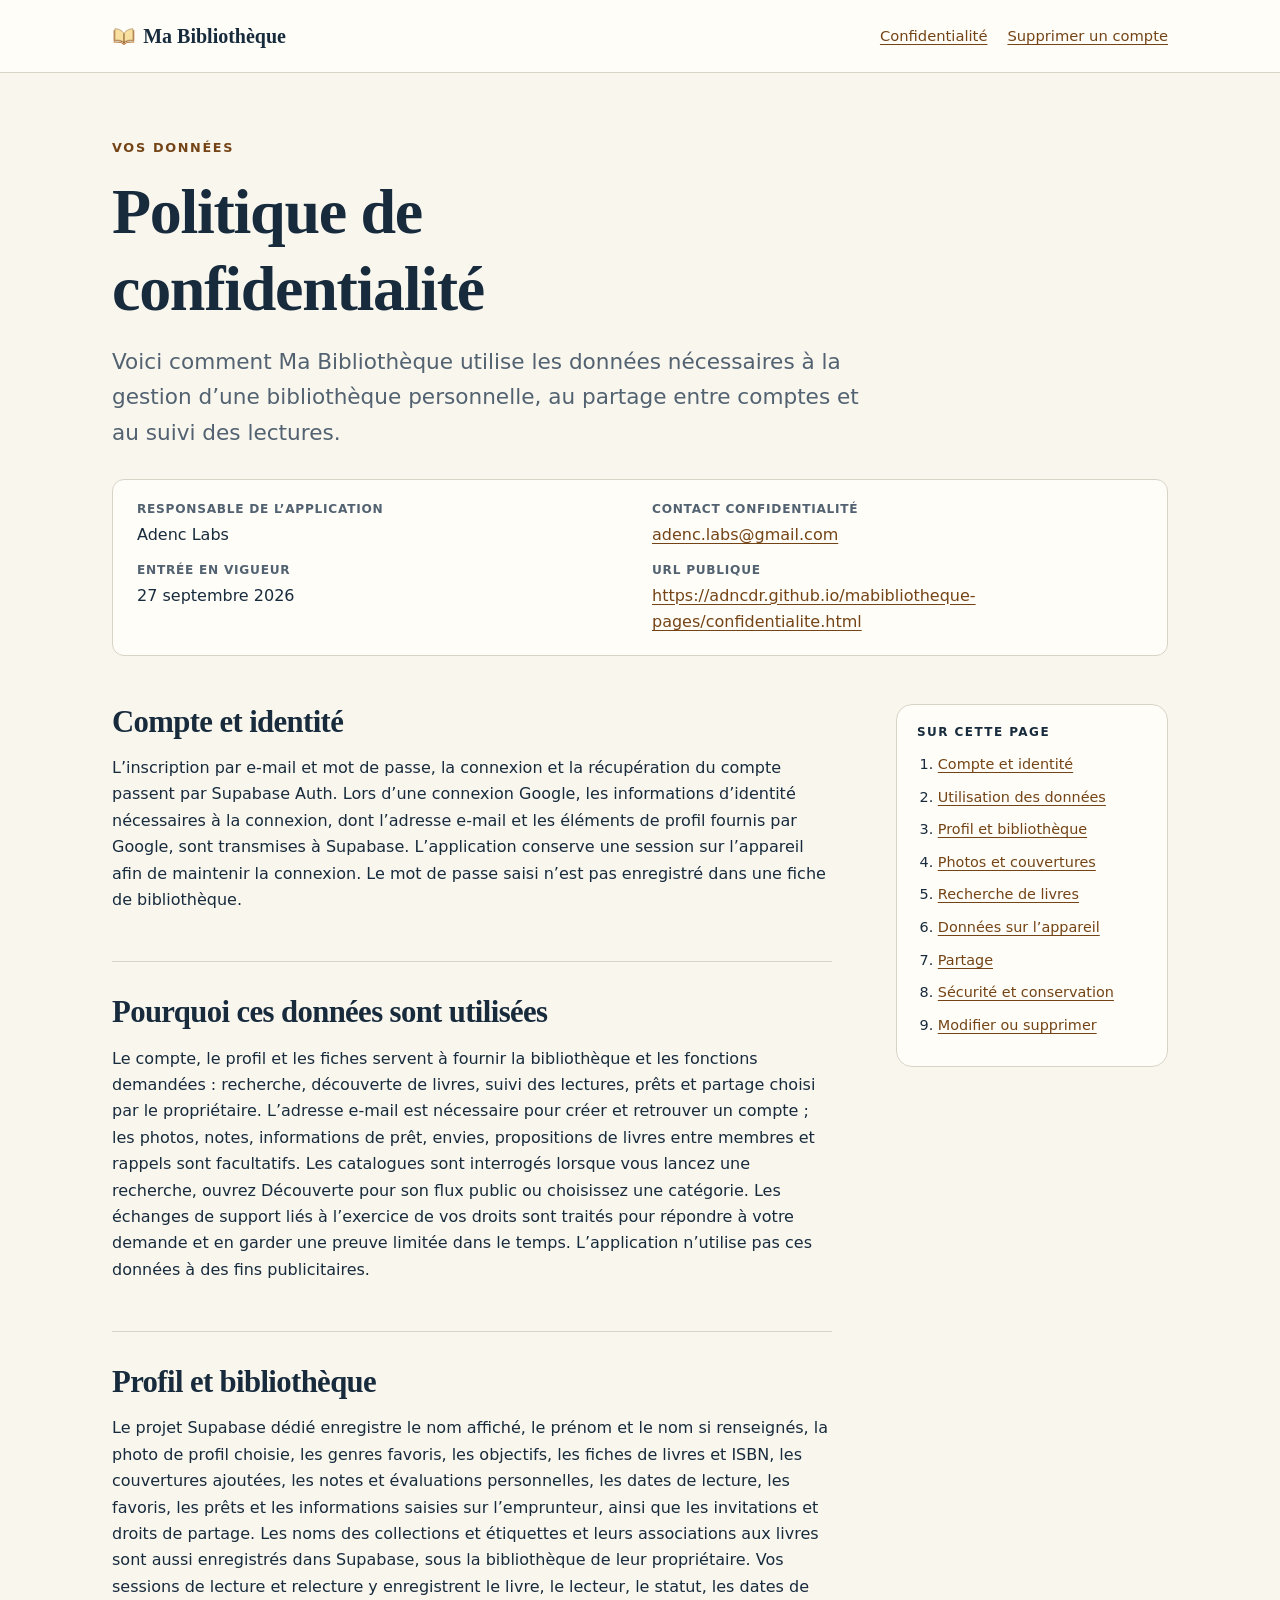
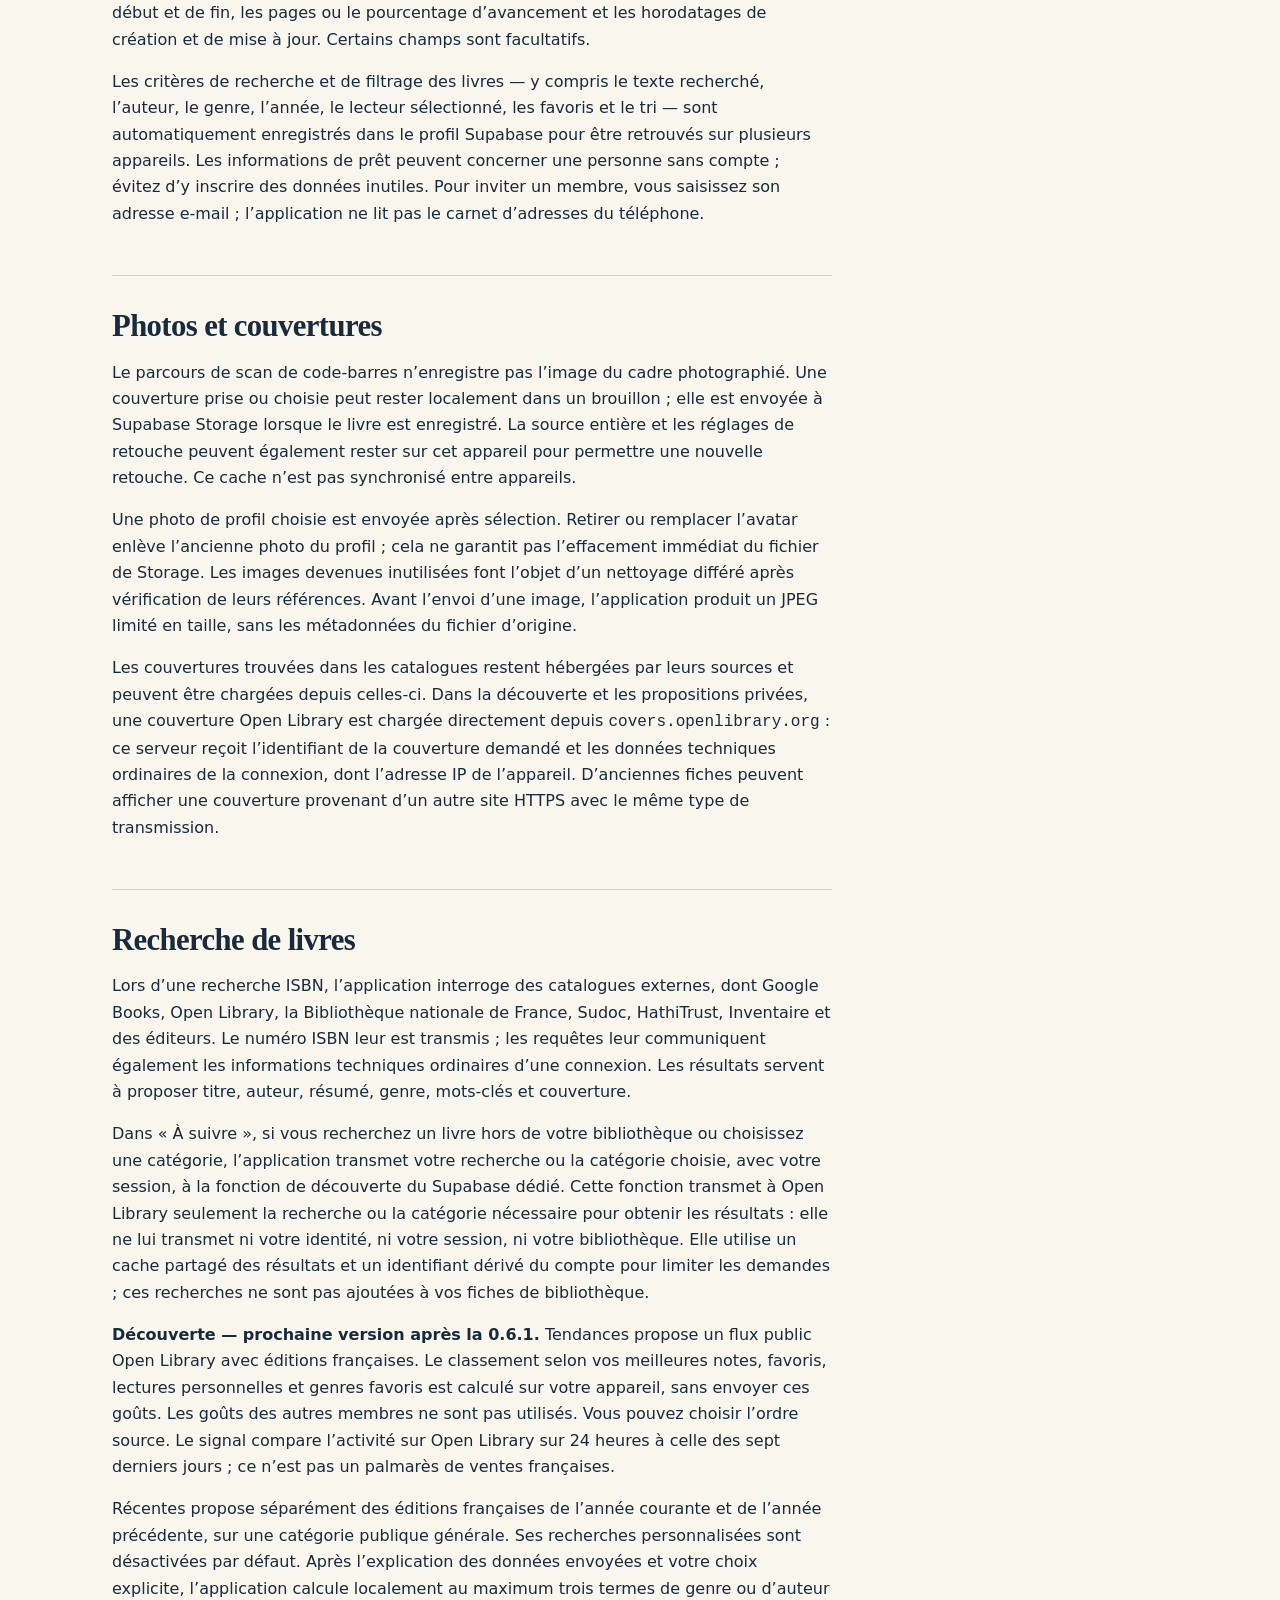
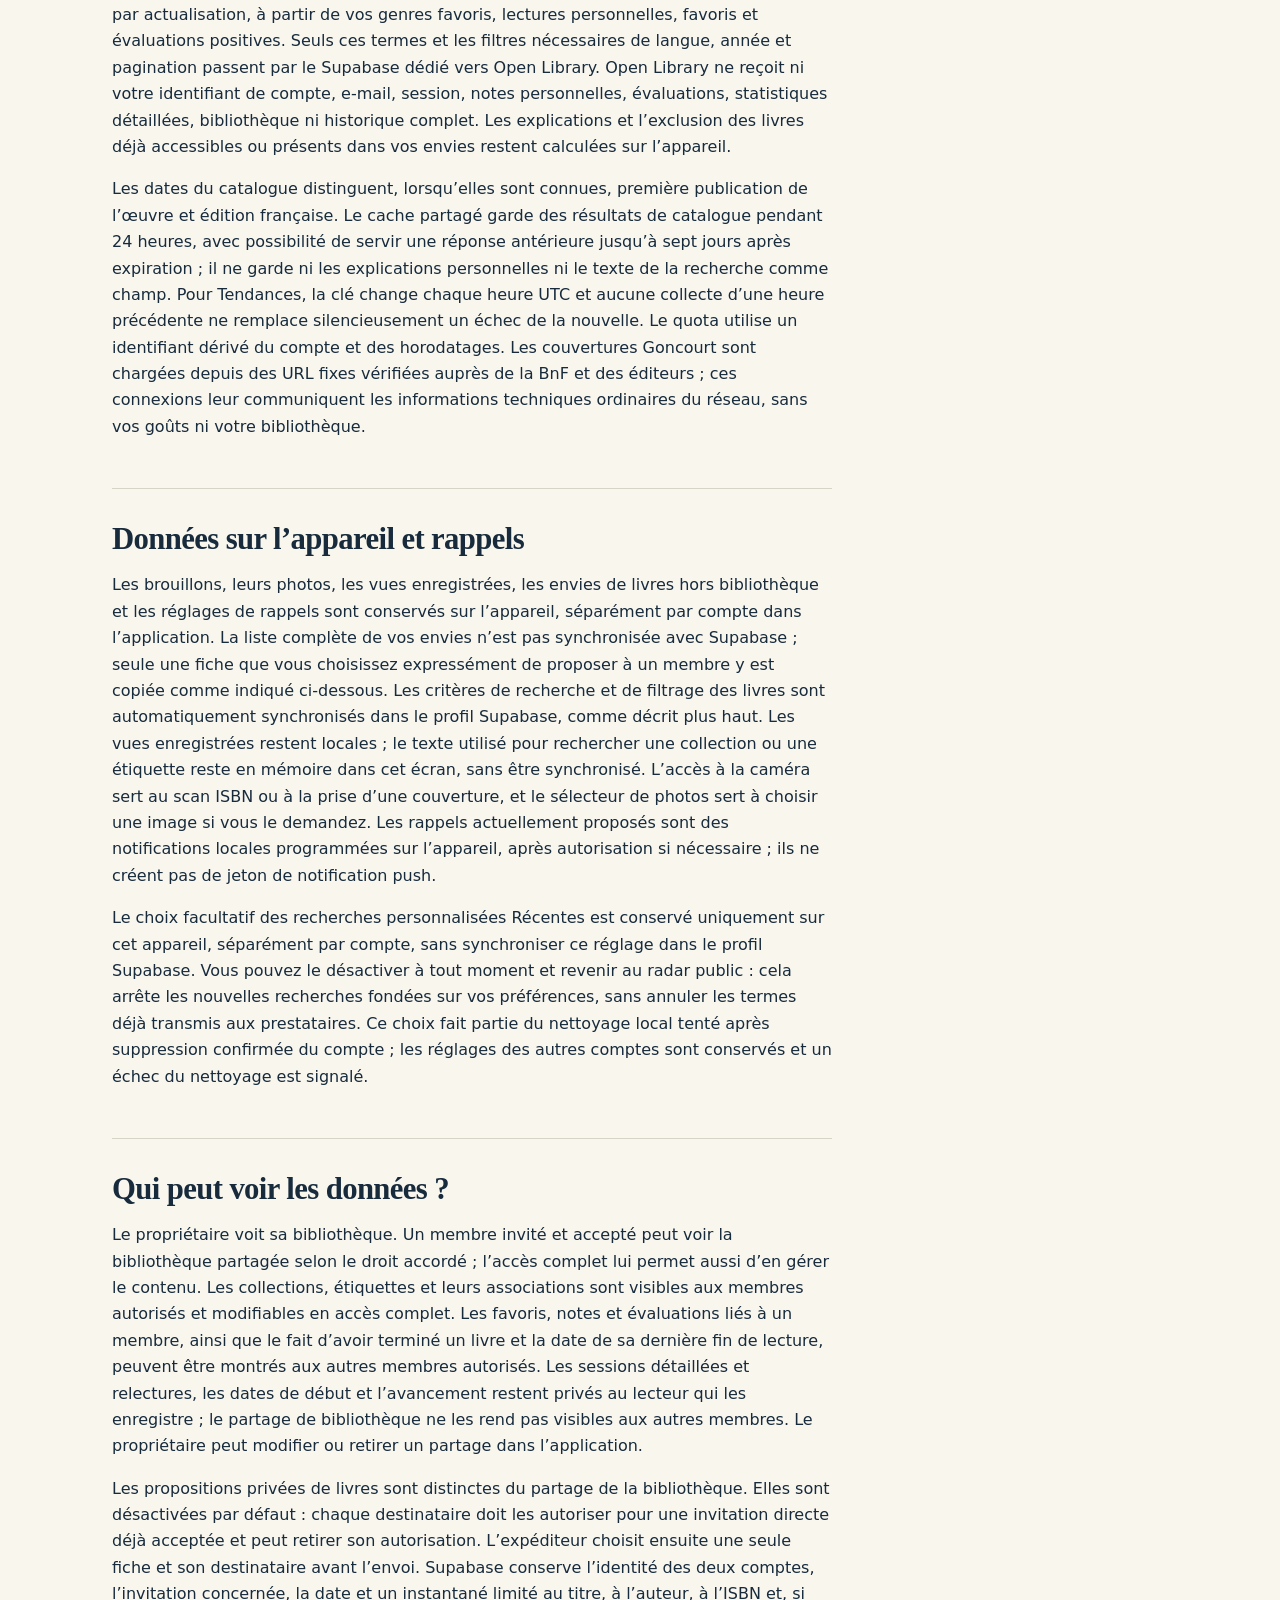
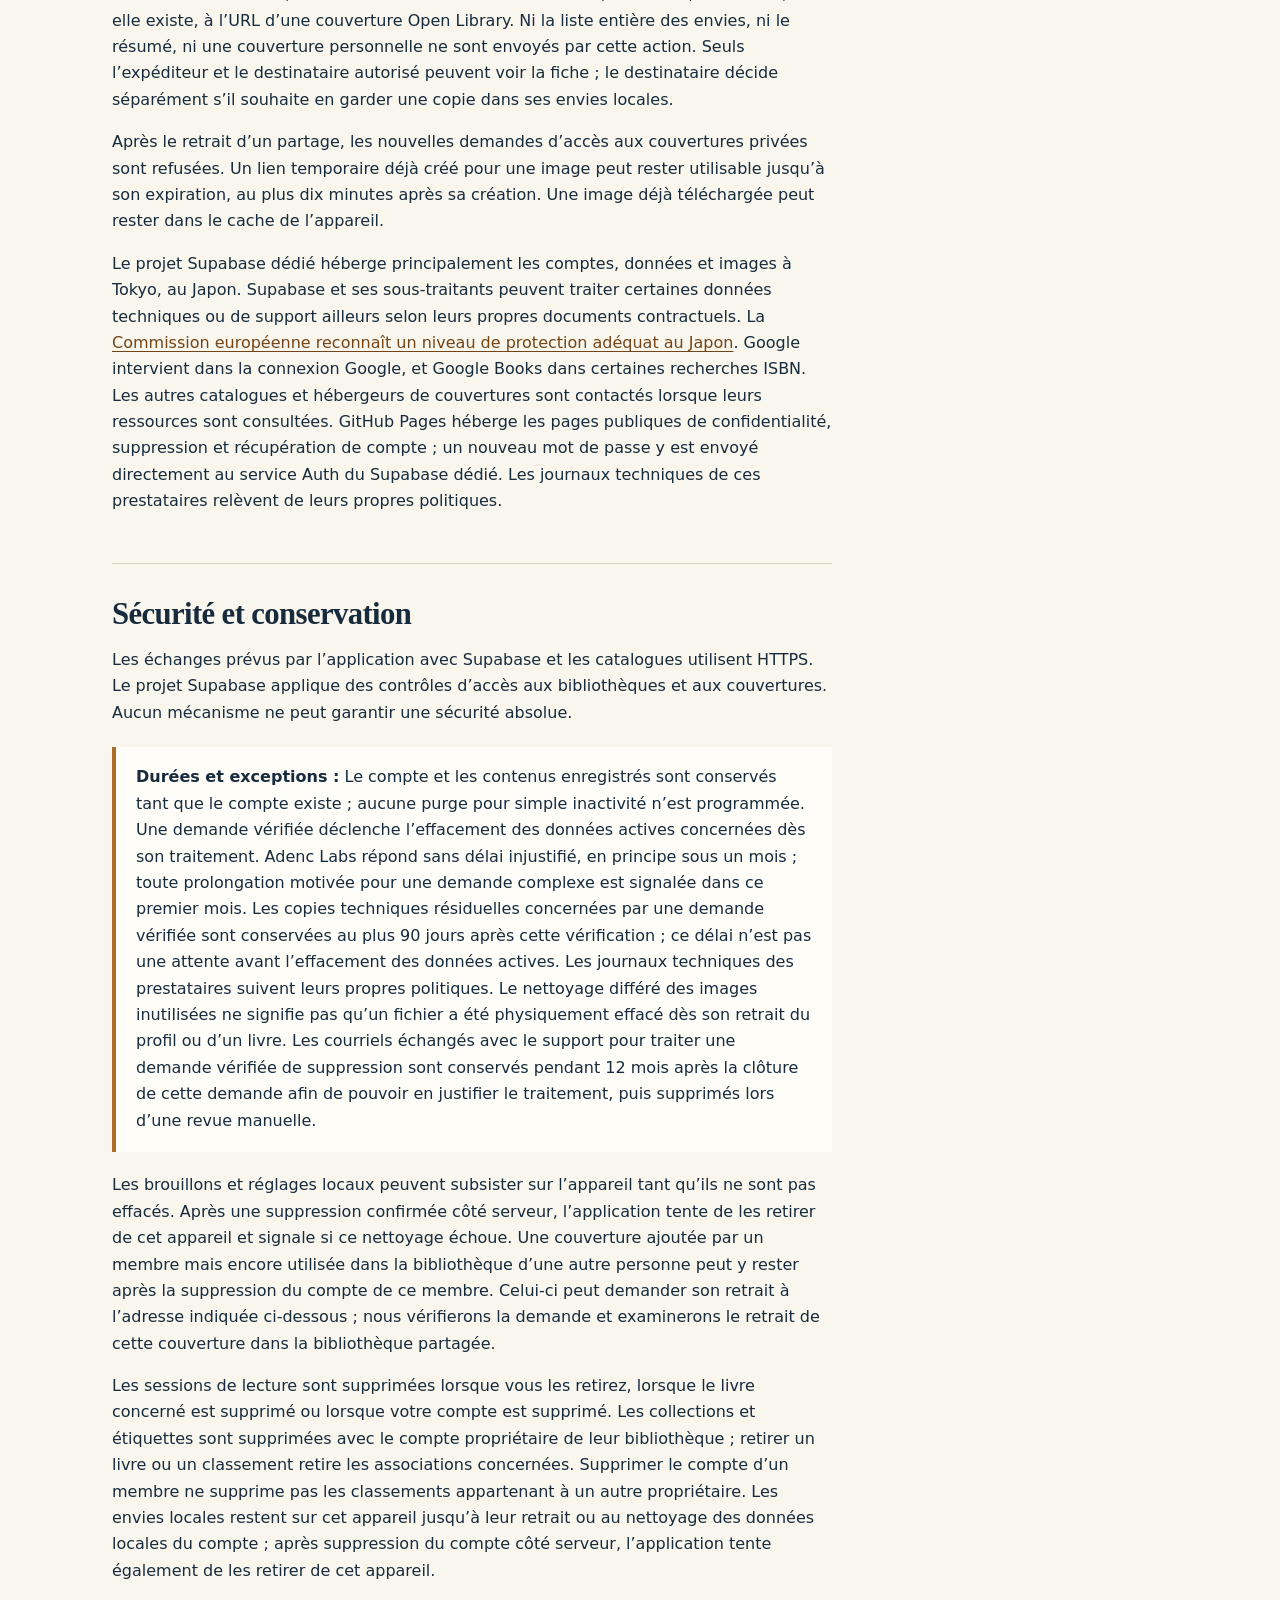
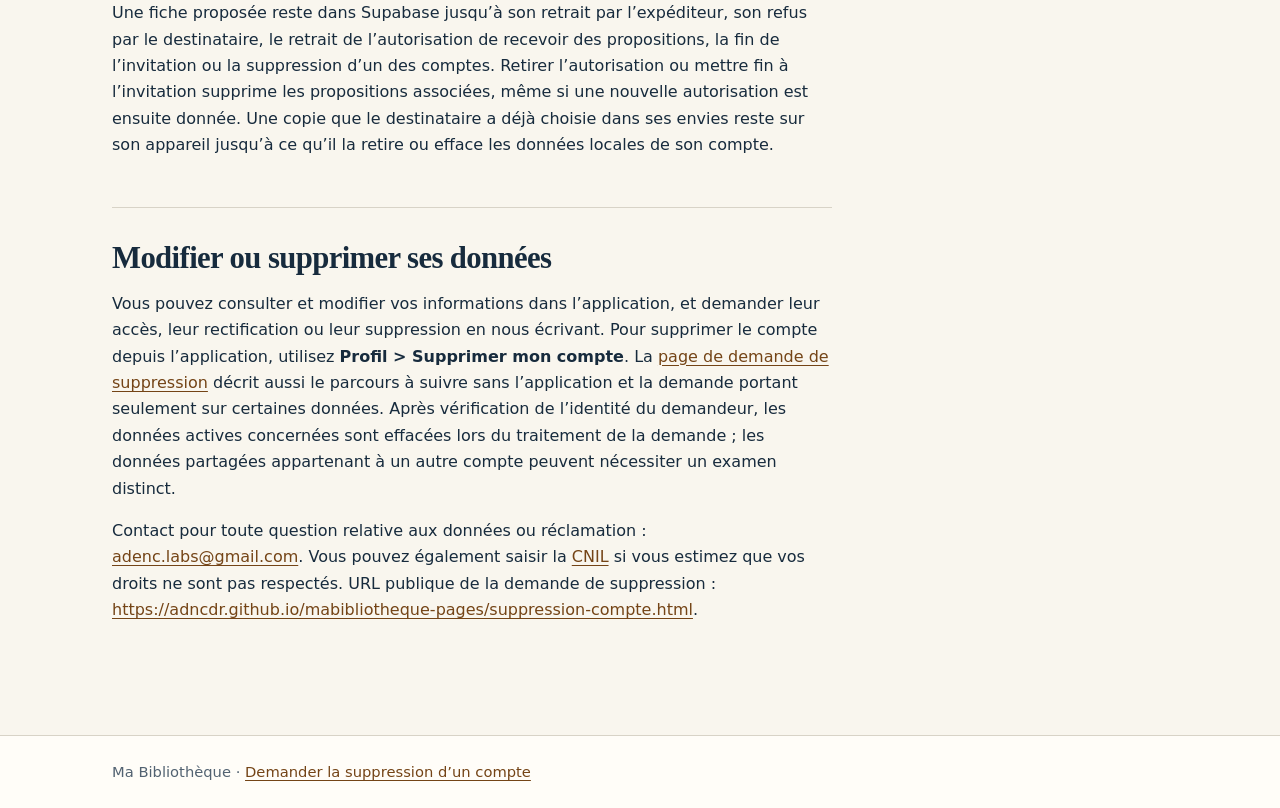
==== commit 9227588e: "docs(privacy): clarify forthcoming discovery trends and optional personalization" ====
--- a/confidentialite.html
+++ b/confidentialite.html
@@ -16,7 +16,7 @@
     <nav class="header-nav" aria-label="Pages d’information"><a aria-current="page" href="confidentialite.html">Confidentialité</a><a href="suppression-compte.html">Supprimer un compte</a></nav>
   </div></header>
   <main class="wrap" id="contenu">
-    <!-- Complément P1 préparé localement le 3 octobre 2026 ; à republier avant le prochain AAB. Publication historique : 1er octobre, 490e11b. -->
+    <!-- Complément Découverte du 4 octobre 2026 pour la prochaine version après 0.6.1. Complément P1 publié le 3 octobre, 18c19ba. -->
     <p class="eyebrow">Vos données</p>
     <h1>Politique de confidentialité</h1>
     <p class="lead">Voici comment Ma Bibliothèque utilise les données nécessaires à la gestion d’une bibliothèque personnelle, au partage entre comptes et au suivi des lectures.</p>
@@ -32,7 +32,7 @@
           <p>L’inscription par e-mail et mot de passe, la connexion et la récupération du compte passent par Supabase Auth. Lors d’une connexion Google, les informations d’identité nécessaires à la connexion, dont l’adresse e-mail et les éléments de profil fournis par Google, sont transmises à Supabase. L’application conserve une session sur l’appareil afin de maintenir la connexion. Le mot de passe saisi n’est pas enregistré dans une fiche de bibliothèque.</p>
         </section>
         <section id="finalites"><h2>Pourquoi ces données sont utilisées</h2>
-          <p>Le compte, le profil et les fiches servent à fournir la bibliothèque et les fonctions demandées : recherche, découverte de livres, suivi des lectures, prêts et partage choisi par le propriétaire. L’adresse e-mail est nécessaire pour créer et retrouver un compte ; les photos, notes, informations de prêt, envies, propositions de livres entre membres et rappels sont facultatifs. Les catalogues sont interrogés lorsque vous lancez une recherche ou choisissez une catégorie de découverte. Les échanges de support liés à l’exercice de vos droits sont traités pour répondre à votre demande et en garder une preuve limitée dans le temps. L’application n’utilise pas ces données à des fins publicitaires.</p>
+          <p>Le compte, le profil et les fiches servent à fournir la bibliothèque et les fonctions demandées : recherche, découverte de livres, suivi des lectures, prêts et partage choisi par le propriétaire. L’adresse e-mail est nécessaire pour créer et retrouver un compte ; les photos, notes, informations de prêt, envies, propositions de livres entre membres et rappels sont facultatifs. Les catalogues sont interrogés lorsque vous lancez une recherche, ouvrez Découverte pour son flux public ou choisissez une catégorie. Les échanges de support liés à l’exercice de vos droits sont traités pour répondre à votre demande et en garder une preuve limitée dans le temps. L’application n’utilise pas ces données à des fins publicitaires.</p>
         </section>
         <section id="bibliotheque"><h2>Profil et bibliothèque</h2>
           <p>Le projet Supabase dédié enregistre le nom affiché, le prénom et le nom si renseignés, la photo de profil choisie, les genres favoris, les objectifs, les fiches de livres et ISBN, les couvertures ajoutées, les notes et évaluations personnelles, les dates de lecture, les favoris, les prêts et les informations saisies sur l’emprunteur, ainsi que les invitations et droits de partage. Les noms des collections et étiquettes et leurs associations aux livres sont aussi enregistrés dans Supabase, sous la bibliothèque de leur propriétaire. Vos sessions de lecture et relecture y enregistrent le livre, le lecteur, le statut, les dates de début et de fin, les pages ou le pourcentage d’avancement et les horodatages de création et de mise à jour. Certains champs sont facultatifs.</p>
@@ -46,9 +46,13 @@
         <section id="recherche"><h2>Recherche de livres</h2>
           <p>Lors d’une recherche ISBN, l’application interroge des catalogues externes, dont Google Books, Open Library, la Bibliothèque nationale de France, Sudoc, HathiTrust, Inventaire et des éditeurs. Le numéro ISBN leur est transmis ; les requêtes leur communiquent également les informations techniques ordinaires d’une connexion. Les résultats servent à proposer titre, auteur, résumé, genre, mots-clés et couverture.</p>
           <p>Dans « À suivre », si vous recherchez un livre hors de votre bibliothèque ou choisissez une catégorie, l’application transmet votre recherche ou la catégorie choisie, avec votre session, à la fonction de découverte du Supabase dédié. Cette fonction transmet à Open Library seulement la recherche ou la catégorie nécessaire pour obtenir les résultats : elle ne lui transmet ni votre identité, ni votre session, ni votre bibliothèque. Elle utilise un cache partagé des résultats et un identifiant dérivé du compte pour limiter les demandes ; ces recherches ne sont pas ajoutées à vos fiches de bibliothèque.</p>
+          <p><strong>Découverte — prochaine version après la 0.6.1.</strong> Tendances propose un flux public Open Library avec éditions françaises. Le classement selon vos meilleures notes, favoris, lectures personnelles et genres favoris est calculé sur votre appareil, sans envoyer ces goûts. Les goûts des autres membres ne sont pas utilisés. Vous pouvez choisir l’ordre source. Le signal compare l’activité sur Open Library sur 24 heures à celle des sept derniers jours ; ce n’est pas un palmarès de ventes françaises.</p>
+          <p>Récentes propose séparément des éditions françaises de l’année courante et de l’année précédente, sur une catégorie publique générale. Ses recherches personnalisées sont désactivées par défaut. Après l’explication des données envoyées et votre choix explicite, l’application calcule localement au maximum trois termes de genre ou d’auteur par actualisation, à partir de vos genres favoris, lectures personnelles, favoris et évaluations positives. Seuls ces termes et les filtres nécessaires de langue, année et pagination passent par le Supabase dédié vers Open Library. Open Library ne reçoit ni votre identifiant de compte, e-mail, session, notes personnelles, évaluations, statistiques détaillées, bibliothèque ni historique complet. Les explications et l’exclusion des livres déjà accessibles ou présents dans vos envies restent calculées sur l’appareil.</p>
+          <p>Les dates du catalogue distinguent, lorsqu’elles sont connues, première publication de l’œuvre et édition française. Le cache partagé garde des résultats de catalogue pendant 24 heures, avec possibilité de servir une réponse antérieure jusqu’à sept jours après expiration ; il ne garde ni les explications personnelles ni le texte de la recherche comme champ. Pour Tendances, la clé change chaque heure UTC et aucune collecte d’une heure précédente ne remplace silencieusement un échec de la nouvelle. Le quota utilise un identifiant dérivé du compte et des horodatages. Les couvertures Goncourt sont chargées depuis des URL fixes vérifiées auprès de la BnF et des éditeurs ; ces connexions leur communiquent les informations techniques ordinaires du réseau, sans vos goûts ni votre bibliothèque.</p>
         </section>
         <section id="local"><h2>Données sur l’appareil et rappels</h2>
           <p>Les brouillons, leurs photos, les vues enregistrées, les envies de livres hors bibliothèque et les réglages de rappels sont conservés sur l’appareil, séparément par compte dans l’application. La liste complète de vos envies n’est pas synchronisée avec Supabase ; seule une fiche que vous choisissez expressément de proposer à un membre y est copiée comme indiqué ci-dessous. Les critères de recherche et de filtrage des livres sont automatiquement synchronisés dans le profil Supabase, comme décrit plus haut. Les vues enregistrées restent locales ; le texte utilisé pour rechercher une collection ou une étiquette reste en mémoire dans cet écran, sans être synchronisé. L’accès à la caméra sert au scan ISBN ou à la prise d’une couverture, et le sélecteur de photos sert à choisir une image si vous le demandez. Les rappels actuellement proposés sont des notifications locales programmées sur l’appareil, après autorisation si nécessaire ; ils ne créent pas de jeton de notification push.</p>
+          <p>Le choix facultatif des recherches personnalisées Récentes est conservé uniquement sur cet appareil, séparément par compte, sans synchroniser ce réglage dans le profil Supabase. Vous pouvez le désactiver à tout moment et revenir au radar public : cela arrête les nouvelles recherches fondées sur vos préférences, sans annuler les termes déjà transmis aux prestataires. Ce choix fait partie du nettoyage local tenté après suppression confirmée du compte ; les réglages des autres comptes sont conservés et un échec du nettoyage est signalé.</p>
         </section>
         <section id="partage"><h2>Qui peut voir les données ?</h2>
           <p>Le propriétaire voit sa bibliothèque. Un membre invité et accepté peut voir la bibliothèque partagée selon le droit accordé ; l’accès complet lui permet aussi d’en gérer le contenu. Les collections, étiquettes et leurs associations sont visibles aux membres autorisés et modifiables en accès complet. Les favoris, notes et évaluations liés à un membre, ainsi que le fait d’avoir terminé un livre et la date de sa dernière fin de lecture, peuvent être montrés aux autres membres autorisés. Les sessions détaillées et relectures, les dates de début et l’avancement restent privés au lecteur qui les enregistre ; le partage de bibliothèque ne les rend pas visibles aux autres membres. Le propriétaire peut modifier ou retirer un partage dans l’application.</p>
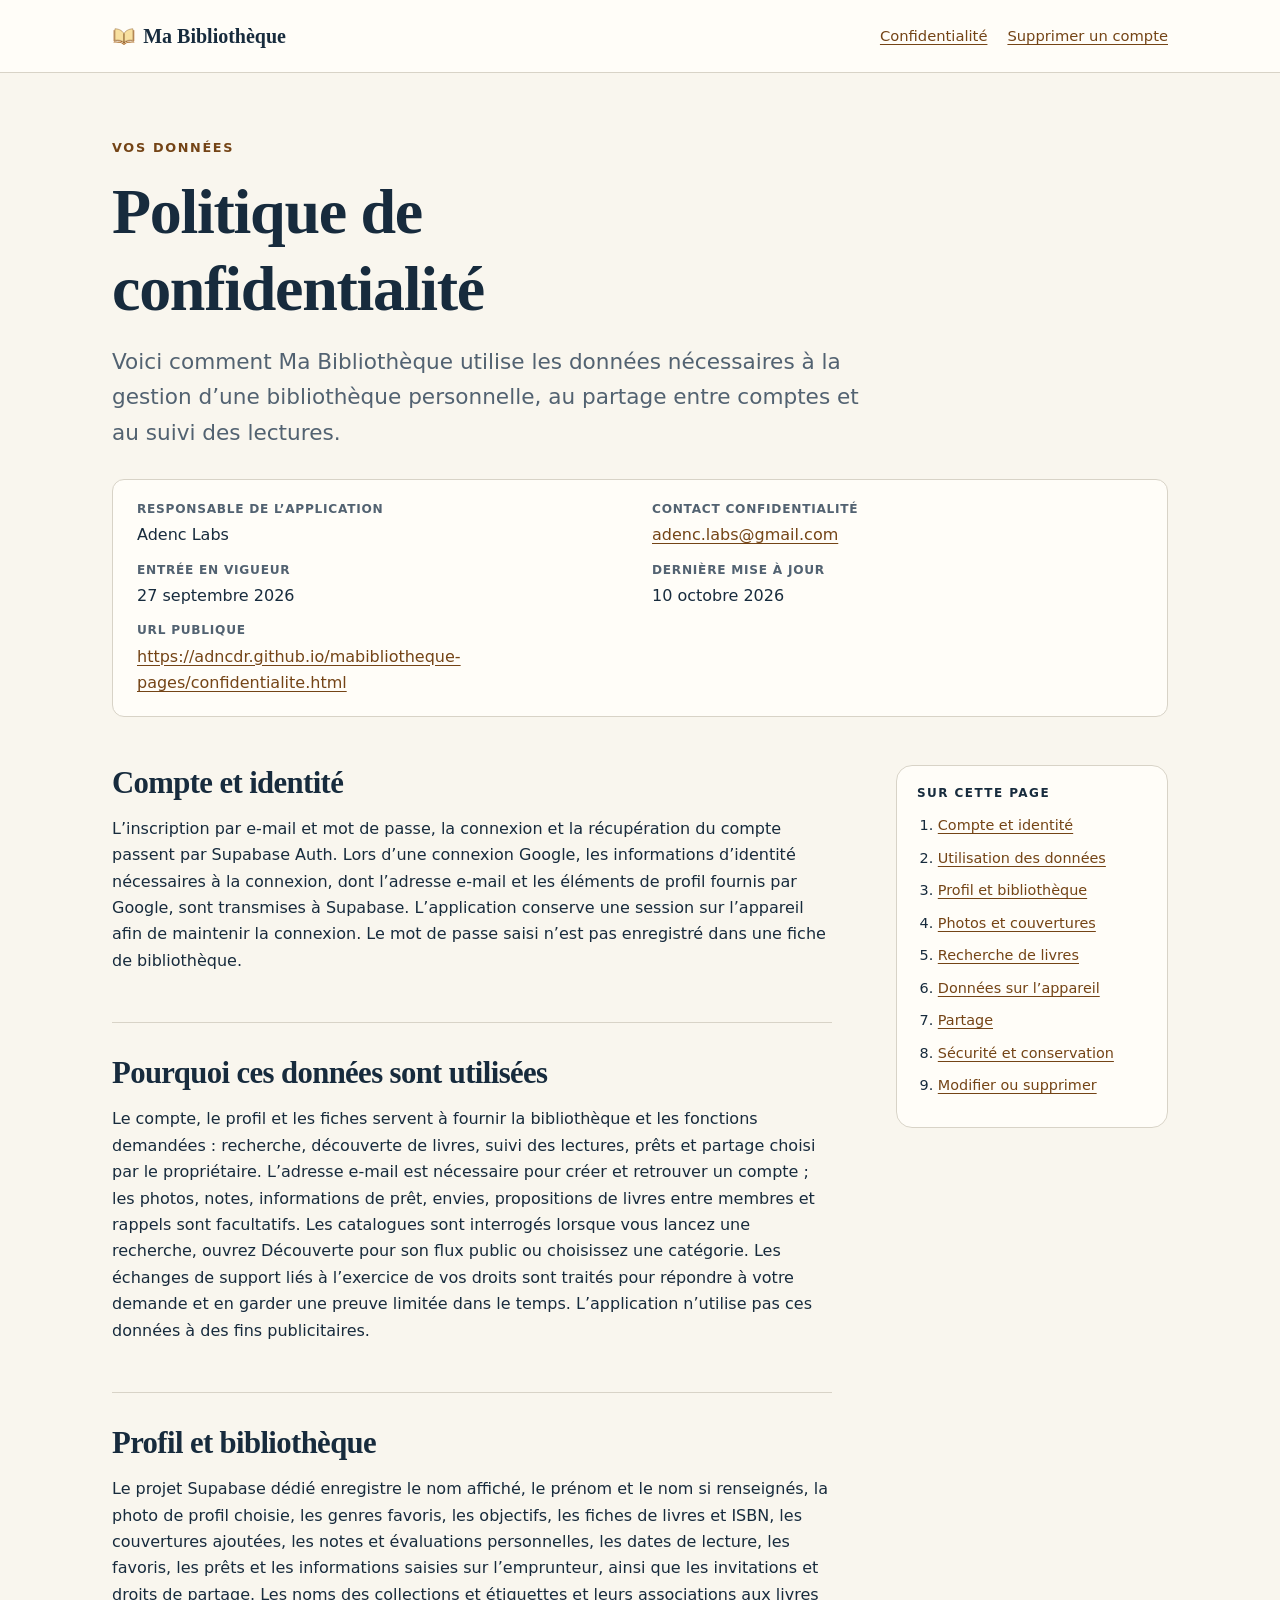
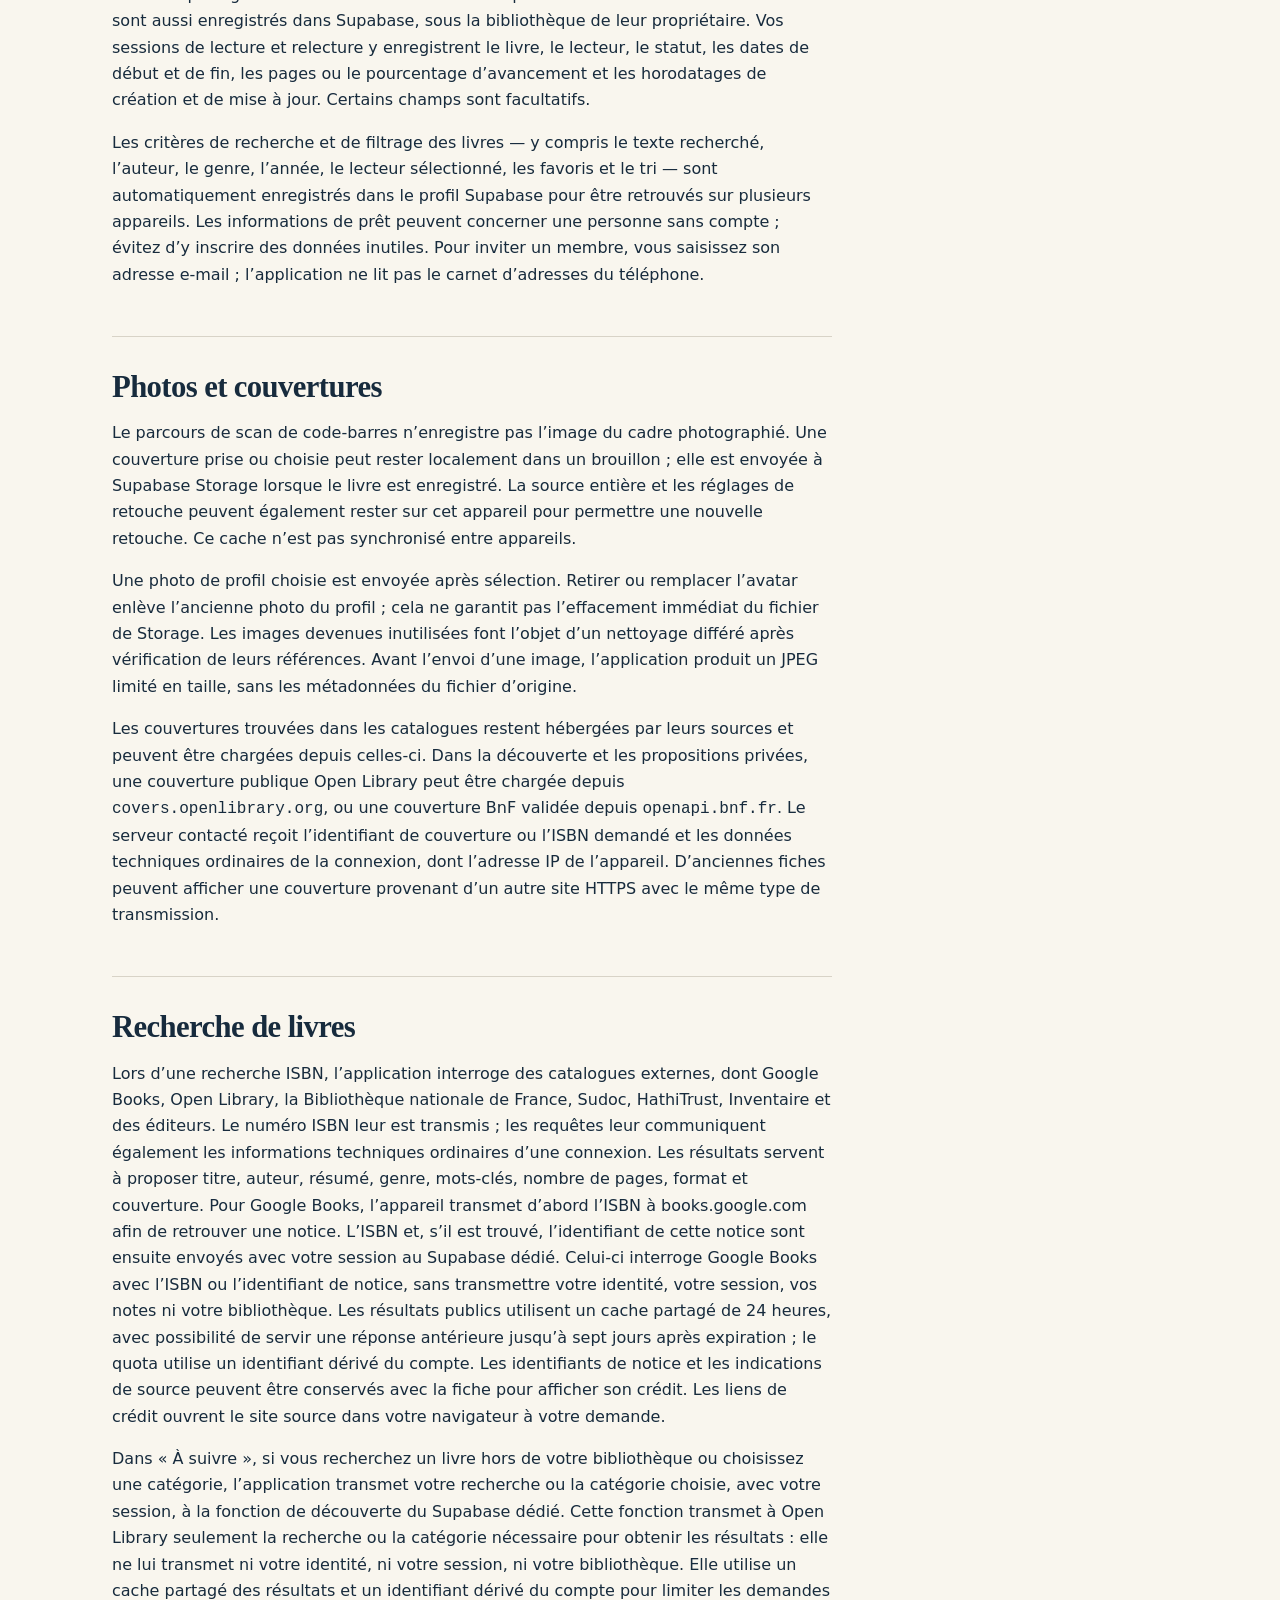
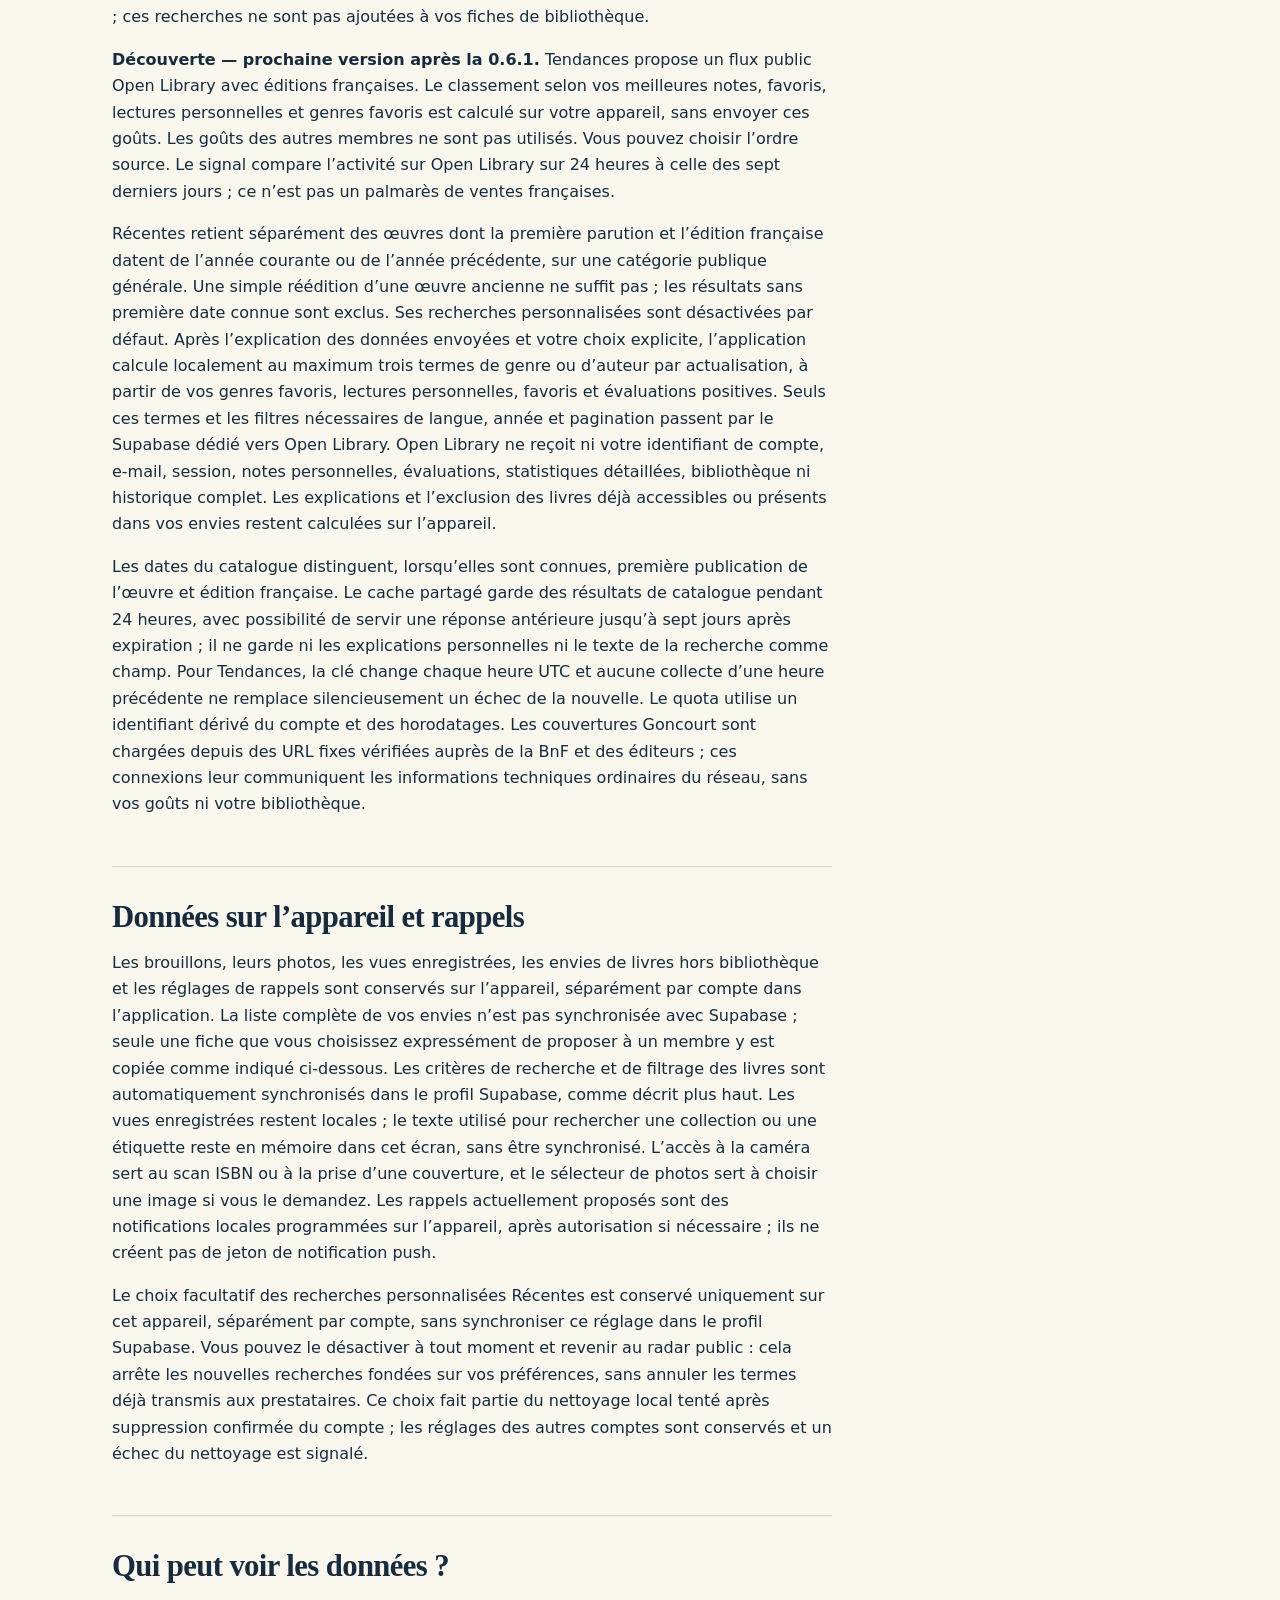
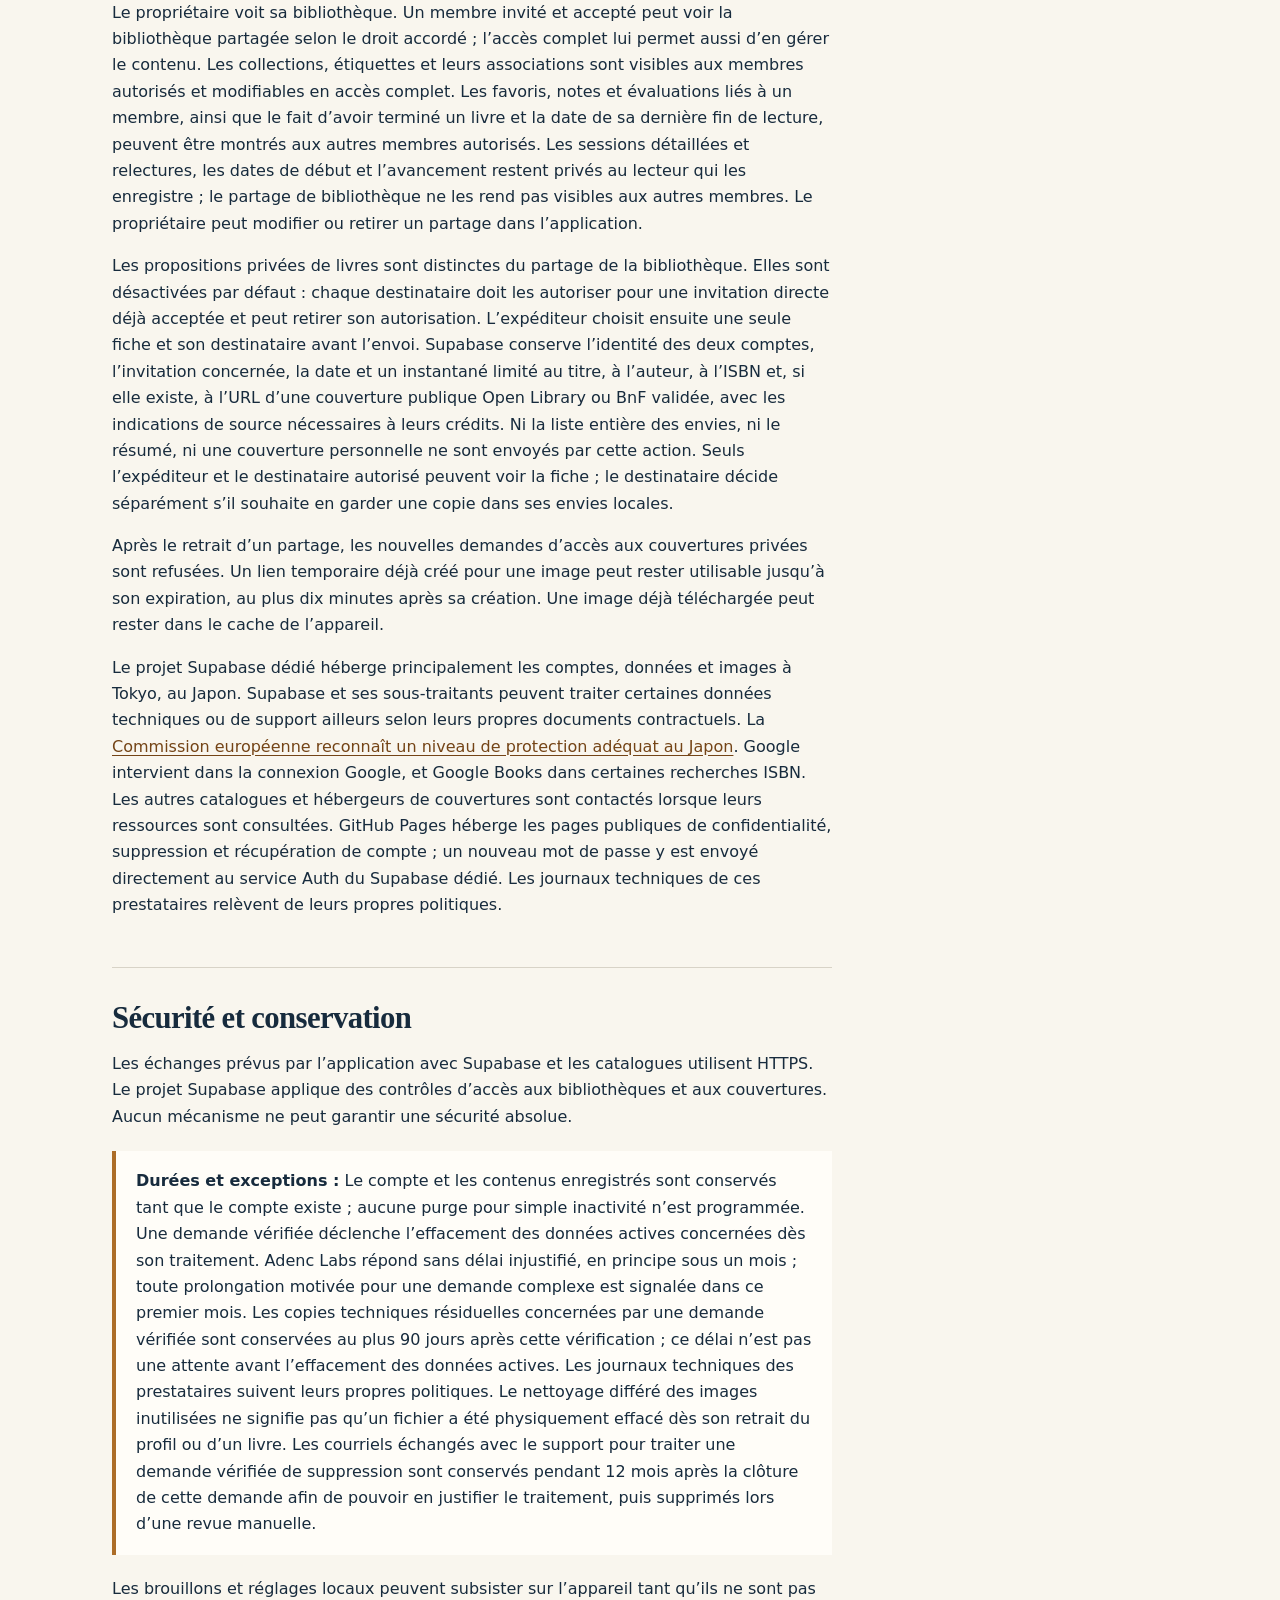
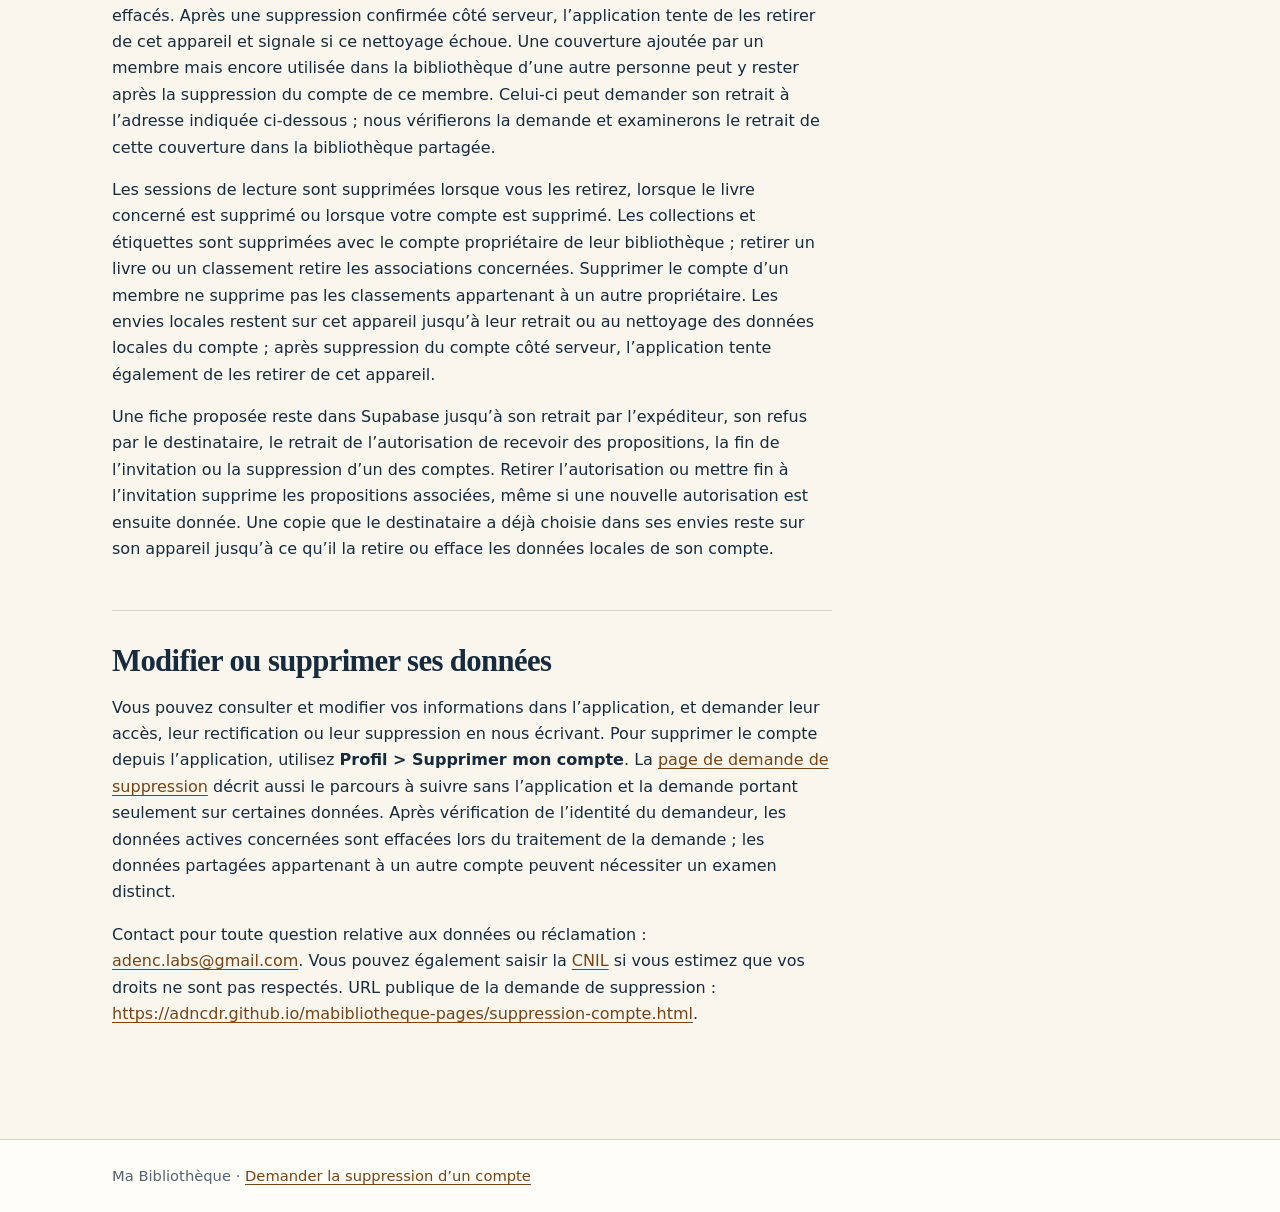
==== commit 94517a9d: "docs(privacy): describe Google ISBN proxy and exact source credits" ====
--- a/confidentialite.html
+++ b/confidentialite.html
@@ -16,7 +16,7 @@
     <nav class="header-nav" aria-label="Pages d’information"><a aria-current="page" href="confidentialite.html">Confidentialité</a><a href="suppression-compte.html">Supprimer un compte</a></nav>
   </div></header>
   <main class="wrap" id="contenu">
-    <!-- Complément Découverte du 4 octobre 2026 pour la prochaine version après 0.6.1. Complément P1 publié le 3 octobre, 18c19ba. -->
+    <!-- Complément Google Books et provenance du 10 octobre 2026. Historique Découverte du 4 octobre et P1 du 3 octobre conservé dans le README. -->
     <p class="eyebrow">Vos données</p>
     <h1>Politique de confidentialité</h1>
     <p class="lead">Voici comment Ma Bibliothèque utilise les données nécessaires à la gestion d’une bibliothèque personnelle, au partage entre comptes et au suivi des lectures.</p>
@@ -24,6 +24,7 @@
       <div><dt>Responsable de l’application</dt><dd>Adenc Labs</dd></div>
       <div><dt>Contact confidentialité</dt><dd><a href="mailto:adenc.labs@gmail.com">adenc.labs@gmail.com</a></dd></div>
       <div><dt>Entrée en vigueur</dt><dd>27 septembre 2026</dd></div>
+      <div><dt>Dernière mise à jour</dt><dd>10 octobre 2026</dd></div>
       <div><dt>URL publique</dt><dd><a href="https://adncdr.github.io/mabibliotheque-pages/confidentialite.html">https://adncdr.github.io/mabibliotheque-pages/confidentialite.html</a></dd></div>
     </dl>
     <div class="page-grid">
@@ -41,13 +42,13 @@
         <section id="images"><h2>Photos et couvertures</h2>
           <p>Le parcours de scan de code-barres n’enregistre pas l’image du cadre photographié. Une couverture prise ou choisie peut rester localement dans un brouillon ; elle est envoyée à Supabase Storage lorsque le livre est enregistré. La source entière et les réglages de retouche peuvent également rester sur cet appareil pour permettre une nouvelle retouche. Ce cache n’est pas synchronisé entre appareils.</p>
           <p>Une photo de profil choisie est envoyée après sélection. Retirer ou remplacer l’avatar enlève l’ancienne photo du profil ; cela ne garantit pas l’effacement immédiat du fichier de Storage. Les images devenues inutilisées font l’objet d’un nettoyage différé après vérification de leurs références. Avant l’envoi d’une image, l’application produit un JPEG limité en taille, sans les métadonnées du fichier d’origine.</p>
-          <p>Les couvertures trouvées dans les catalogues restent hébergées par leurs sources et peuvent être chargées depuis celles-ci. Dans la découverte et les propositions privées, une couverture Open Library est chargée directement depuis <code>covers.openlibrary.org</code> : ce serveur reçoit l’identifiant de la couverture demandé et les données techniques ordinaires de la connexion, dont l’adresse IP de l’appareil. D’anciennes fiches peuvent afficher une couverture provenant d’un autre site HTTPS avec le même type de transmission.</p>
+          <p>Les couvertures trouvées dans les catalogues restent hébergées par leurs sources et peuvent être chargées depuis celles-ci. Dans la découverte et les propositions privées, une couverture publique Open Library peut être chargée depuis <code>covers.openlibrary.org</code>, ou une couverture BnF validée depuis <code>openapi.bnf.fr</code>. Le serveur contacté reçoit l’identifiant de couverture ou l’ISBN demandé et les données techniques ordinaires de la connexion, dont l’adresse IP de l’appareil. D’anciennes fiches peuvent afficher une couverture provenant d’un autre site HTTPS avec le même type de transmission.</p>
         </section>
         <section id="recherche"><h2>Recherche de livres</h2>
-          <p>Lors d’une recherche ISBN, l’application interroge des catalogues externes, dont Google Books, Open Library, la Bibliothèque nationale de France, Sudoc, HathiTrust, Inventaire et des éditeurs. Le numéro ISBN leur est transmis ; les requêtes leur communiquent également les informations techniques ordinaires d’une connexion. Les résultats servent à proposer titre, auteur, résumé, genre, mots-clés et couverture.</p>
+          <p>Lors d’une recherche ISBN, l’application interroge des catalogues externes, dont Google Books, Open Library, la Bibliothèque nationale de France, Sudoc, HathiTrust, Inventaire et des éditeurs. Le numéro ISBN leur est transmis ; les requêtes leur communiquent également les informations techniques ordinaires d’une connexion. Les résultats servent à proposer titre, auteur, résumé, genre, mots-clés, nombre de pages, format et couverture. Pour Google Books, l’appareil transmet d’abord l’ISBN à books.google.com afin de retrouver une notice. L’ISBN et, s’il est trouvé, l’identifiant de cette notice sont ensuite envoyés avec votre session au Supabase dédié. Celui-ci interroge Google Books avec l’ISBN ou l’identifiant de notice, sans transmettre votre identité, votre session, vos notes ni votre bibliothèque. Les résultats publics utilisent un cache partagé de 24 heures, avec possibilité de servir une réponse antérieure jusqu’à sept jours après expiration ; le quota utilise un identifiant dérivé du compte. Les identifiants de notice et les indications de source peuvent être conservés avec la fiche pour afficher son crédit. Les liens de crédit ouvrent le site source dans votre navigateur à votre demande.</p>
           <p>Dans « À suivre », si vous recherchez un livre hors de votre bibliothèque ou choisissez une catégorie, l’application transmet votre recherche ou la catégorie choisie, avec votre session, à la fonction de découverte du Supabase dédié. Cette fonction transmet à Open Library seulement la recherche ou la catégorie nécessaire pour obtenir les résultats : elle ne lui transmet ni votre identité, ni votre session, ni votre bibliothèque. Elle utilise un cache partagé des résultats et un identifiant dérivé du compte pour limiter les demandes ; ces recherches ne sont pas ajoutées à vos fiches de bibliothèque.</p>
           <p><strong>Découverte — prochaine version après la 0.6.1.</strong> Tendances propose un flux public Open Library avec éditions françaises. Le classement selon vos meilleures notes, favoris, lectures personnelles et genres favoris est calculé sur votre appareil, sans envoyer ces goûts. Les goûts des autres membres ne sont pas utilisés. Vous pouvez choisir l’ordre source. Le signal compare l’activité sur Open Library sur 24 heures à celle des sept derniers jours ; ce n’est pas un palmarès de ventes françaises.</p>
-          <p>Récentes propose séparément des éditions françaises de l’année courante et de l’année précédente, sur une catégorie publique générale. Ses recherches personnalisées sont désactivées par défaut. Après l’explication des données envoyées et votre choix explicite, l’application calcule localement au maximum trois termes de genre ou d’auteur par actualisation, à partir de vos genres favoris, lectures personnelles, favoris et évaluations positives. Seuls ces termes et les filtres nécessaires de langue, année et pagination passent par le Supabase dédié vers Open Library. Open Library ne reçoit ni votre identifiant de compte, e-mail, session, notes personnelles, évaluations, statistiques détaillées, bibliothèque ni historique complet. Les explications et l’exclusion des livres déjà accessibles ou présents dans vos envies restent calculées sur l’appareil.</p>
+          <p>Récentes retient séparément des œuvres dont la première parution et l’édition française datent de l’année courante ou de l’année précédente, sur une catégorie publique générale. Une simple réédition d’une œuvre ancienne ne suffit pas ; les résultats sans première date connue sont exclus. Ses recherches personnalisées sont désactivées par défaut. Après l’explication des données envoyées et votre choix explicite, l’application calcule localement au maximum trois termes de genre ou d’auteur par actualisation, à partir de vos genres favoris, lectures personnelles, favoris et évaluations positives. Seuls ces termes et les filtres nécessaires de langue, année et pagination passent par le Supabase dédié vers Open Library. Open Library ne reçoit ni votre identifiant de compte, e-mail, session, notes personnelles, évaluations, statistiques détaillées, bibliothèque ni historique complet. Les explications et l’exclusion des livres déjà accessibles ou présents dans vos envies restent calculées sur l’appareil.</p>
           <p>Les dates du catalogue distinguent, lorsqu’elles sont connues, première publication de l’œuvre et édition française. Le cache partagé garde des résultats de catalogue pendant 24 heures, avec possibilité de servir une réponse antérieure jusqu’à sept jours après expiration ; il ne garde ni les explications personnelles ni le texte de la recherche comme champ. Pour Tendances, la clé change chaque heure UTC et aucune collecte d’une heure précédente ne remplace silencieusement un échec de la nouvelle. Le quota utilise un identifiant dérivé du compte et des horodatages. Les couvertures Goncourt sont chargées depuis des URL fixes vérifiées auprès de la BnF et des éditeurs ; ces connexions leur communiquent les informations techniques ordinaires du réseau, sans vos goûts ni votre bibliothèque.</p>
         </section>
         <section id="local"><h2>Données sur l’appareil et rappels</h2>
@@ -56,7 +57,7 @@
         </section>
         <section id="partage"><h2>Qui peut voir les données ?</h2>
           <p>Le propriétaire voit sa bibliothèque. Un membre invité et accepté peut voir la bibliothèque partagée selon le droit accordé ; l’accès complet lui permet aussi d’en gérer le contenu. Les collections, étiquettes et leurs associations sont visibles aux membres autorisés et modifiables en accès complet. Les favoris, notes et évaluations liés à un membre, ainsi que le fait d’avoir terminé un livre et la date de sa dernière fin de lecture, peuvent être montrés aux autres membres autorisés. Les sessions détaillées et relectures, les dates de début et l’avancement restent privés au lecteur qui les enregistre ; le partage de bibliothèque ne les rend pas visibles aux autres membres. Le propriétaire peut modifier ou retirer un partage dans l’application.</p>
-          <p>Les propositions privées de livres sont distinctes du partage de la bibliothèque. Elles sont désactivées par défaut : chaque destinataire doit les autoriser pour une invitation directe déjà acceptée et peut retirer son autorisation. L’expéditeur choisit ensuite une seule fiche et son destinataire avant l’envoi. Supabase conserve l’identité des deux comptes, l’invitation concernée, la date et un instantané limité au titre, à l’auteur, à l’ISBN et, si elle existe, à l’URL d’une couverture Open Library. Ni la liste entière des envies, ni le résumé, ni une couverture personnelle ne sont envoyés par cette action. Seuls l’expéditeur et le destinataire autorisé peuvent voir la fiche ; le destinataire décide séparément s’il souhaite en garder une copie dans ses envies locales.</p>
+          <p>Les propositions privées de livres sont distinctes du partage de la bibliothèque. Elles sont désactivées par défaut : chaque destinataire doit les autoriser pour une invitation directe déjà acceptée et peut retirer son autorisation. L’expéditeur choisit ensuite une seule fiche et son destinataire avant l’envoi. Supabase conserve l’identité des deux comptes, l’invitation concernée, la date et un instantané limité au titre, à l’auteur, à l’ISBN et, si elle existe, à l’URL d’une couverture publique Open Library ou BnF validée, avec les indications de source nécessaires à leurs crédits. Ni la liste entière des envies, ni le résumé, ni une couverture personnelle ne sont envoyés par cette action. Seuls l’expéditeur et le destinataire autorisé peuvent voir la fiche ; le destinataire décide séparément s’il souhaite en garder une copie dans ses envies locales.</p>
           <p>Après le retrait d’un partage, les nouvelles demandes d’accès aux couvertures privées sont refusées. Un lien temporaire déjà créé pour une image peut rester utilisable jusqu’à son expiration, au plus dix minutes après sa création. Une image déjà téléchargée peut rester dans le cache de l’appareil.</p>
           <p>Le projet Supabase dédié héberge principalement les comptes, données et images à Tokyo, au Japon. Supabase et ses sous-traitants peuvent traiter certaines données techniques ou de support ailleurs selon leurs propres documents contractuels. La <a href="https://commission.europa.eu/law/law-topic/data-protection/international-dimension-data-protection/adequacy-decisions_en">Commission européenne reconnaît un niveau de protection adéquat au Japon</a>. Google intervient dans la connexion Google, et Google Books dans certaines recherches ISBN. Les autres catalogues et hébergeurs de couvertures sont contactés lorsque leurs ressources sont consultées. GitHub Pages héberge les pages publiques de confidentialité, suppression et récupération de compte ; un nouveau mot de passe y est envoyé directement au service Auth du Supabase dédié. Les journaux techniques de ces prestataires relèvent de leurs propres politiques.</p>
         </section>
